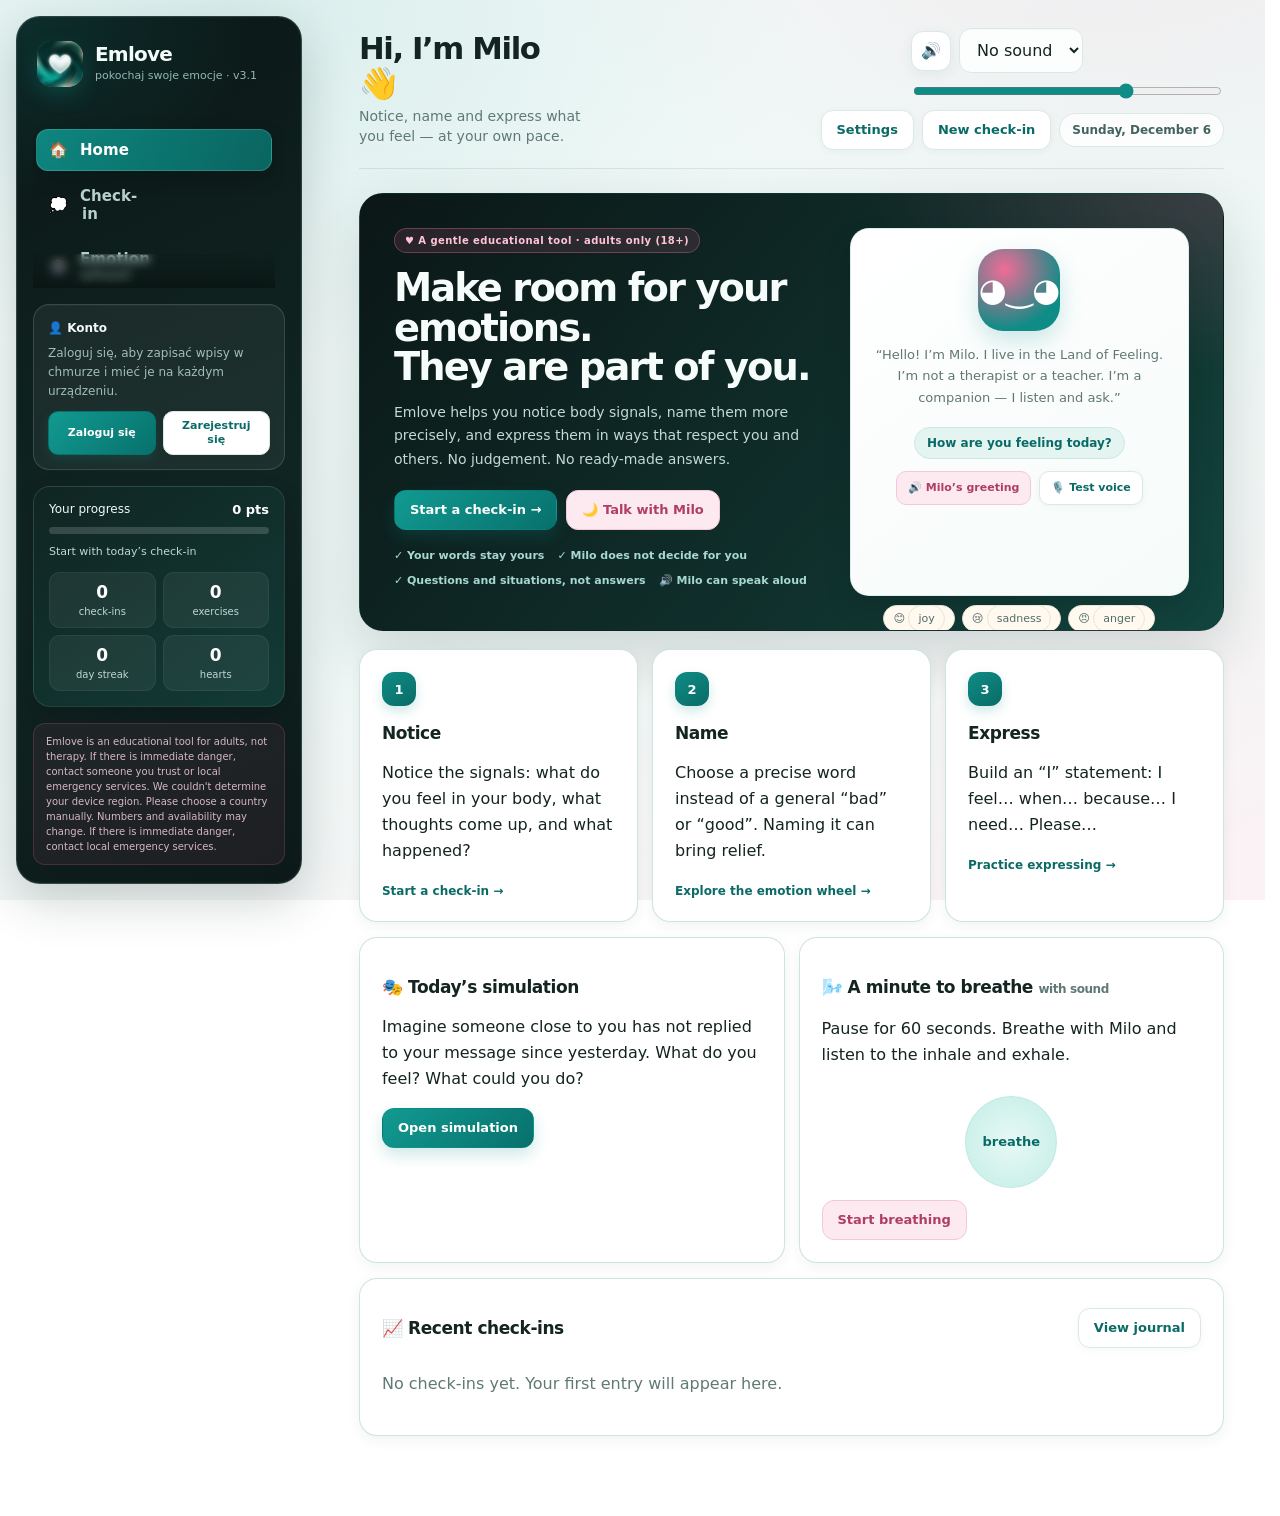
==== index.html @ 307f3b09 "Add files via upload" ====
<!DOCTYPE html>
<html lang="pl">
<head>
<meta charset="UTF-8">
<meta name="viewport" content="width=device-width, initial-scale=1.0">
<title>Emlove — Pokochaj swoje emocje · Poznaj, nazwij, wyraź</title>
<meta id="appThemeColor" name="theme-color" content="#0F8C86">
<meta name="description" content="Emlove — delikatne narzędzie edukacyjne do rozpoznawania, nazywania i wyrażania emocji. Tylko dla dorosłych.">

<script async src="https://www.googletagmanager.com/gtm.js?id=GTM-W4ZF6DGK"></script>

<!-- ===== Open Graph — podgląd linku w WhatsApp, Messenger, Facebook, LinkedIn ===== -->
<meta property="og:type" content="website">
<meta property="og:site_name" content="Emlove">
<meta property="og:title" content="Emlove — Pokochaj swoje emocje">
<meta property="og:description" content="Poznaj, nazwij i wyraź swoje emocje. Delikatne narzędzie edukacyjne: check-in, koło emocji, ćwiczenia i dziennik.">
<meta property="og:url" content="https://3lmov3.github.io/emlove/">
<meta property="og:image" content="https://3lmov3.github.io/emlove/og-emlove.jpg">
<meta property="og:image:secure_url" content="https://3lmov3.github.io/emlove/og-emlove.jpg">
<meta property="og:image:type" content="image/jpeg">
<meta property="og:image:width" content="1200">
<meta property="og:image:height" content="630">
<meta property="og:image:alt" content="Emlove — poznaj, nazwij i wyraź swoje emocje">
<meta property="og:locale" content="pl_PL">
<link rel="canonical" href="https://3lmov3.github.io/emlove/">

<!-- ===== Twitter / X — karta z dużym obrazkiem ===== -->
<meta name="twitter:card" content="summary_large_image">
<meta name="twitter:title" content="Emlove — Pokochaj swoje emocje">
<meta name="twitter:description" content="Poznaj, nazwij i wyraź swoje emocje. Check-in, koło emocji, ćwiczenia i dziennik.">
<meta name="twitter:image" content="https://3lmov3.github.io/emlove/og-emlove.jpg">
<meta name="twitter:image:alt" content="Emlove — poznaj, nazwij i wyraź swoje emocje">
<link rel="manifest" href="manifest.json">
<link rel="icon" href="icon-192.png">
<link rel="apple-touch-icon" sizes="180x180" href="apple-touch-icon.png?v=15">
<meta name="mobile-web-app-capable" content="yes">
<meta name="apple-mobile-web-app-capable" content="yes">
<meta name="apple-mobile-web-app-status-bar-style" content="default">
<link rel="stylesheet" href="style.css?v=night-journal-contrast-2">
</head>
<body>
<script>
  window.dataLayer = window.dataLayer || [];
  function gtag(){dataLayer.push(arguments);}
  gtag('js', new Date());
</script>
<div class="app">
  <aside class="sidebar" id="sidebar">
    <div class="logo">
      <div class="logo-icon" style="overflow:hidden;padding:0"><img id="appLogoIcon" src="icons/app-icon-mint-192.png" alt="Emlove" style="width:100%;height:100%;object-fit:cover;border-radius:10px"></div>
      <div><strong>Emlove</strong><span>pokochaj swoje emocje · v3.1</span></div>
    </div>
    <nav class="nav">
      <button class="nav-btn active" data-view="home"><span>🏠</span><span data-i18n="nav.home">Start</span></button>
      <button class="nav-btn" data-view="checkin"><span>💭</span><span data-i18n="nav.checkin">Check-in</span></button>
      <button class="nav-btn" data-view="wheel"><span>🎡</span><span data-i18n="nav.wheel">Koło emocji</span></button>
      <button class="nav-btn" data-view="exercises"><span>🧩</span><span data-i18n="nav.exercises">Ćwiczenia</span></button>
      <button class="nav-btn" data-view="simulations"><span>🎭</span><span data-i18n="nav.simulations">Symulacje</span></button>
      <button class="nav-btn" data-view="chat"><span>💬</span><span data-i18n="nav.chat">Rozmowa z Milo</span></button>
      <button class="nav-btn" data-view="journal"><span>📓</span><span data-i18n="nav.journal">Dziennik</span></button>
      <button class="nav-btn" data-view="personality"><span>🐾</span><span data-i18n="nav.personality">Twoja osobowość</span></button>
      <button class="nav-btn" data-view="keys"><span>🔑</span><span data-i18n="nav.keys">Klucze API</span></button>
      <button class="nav-btn" data-view="library"><span>📚</span><span data-i18n="nav.library">Biblioteka emocji</span></button>
    </nav>

    <div class="account-box" id="accountBox">
      <strong data-i18n="app.account">👤 Konto</strong>
      <p class="muted small" data-i18n="account.prompt">Zaloguj się, aby zapisać wpisy w chmurze i mieć je na każdym urządzeniu.</p>
    </div>

    <div class="milo-card">
      <div class="milo-avatar">M</div>
      <div>
        <strong>Milo</strong>
        <p data-i18n="sidebar.miloDesc">Twój towarzysz emocji. Nie ocenia. Nie decyduje za Ciebie. Tylko pyta i tworzy przestrzeń.</p>
        <button class="btn btn-small" onclick="goTo('chat')" data-i18n="sidebar.talk">Porozmawiaj →</button>
        <button class="btn btn-small btn-ghost" onclick="playMiloIntro()" data-i18n="sidebar.listen">🔊 Posłuchaj Milo</button>
      </div>
    </div>

    <div class="ai-status" id="aiStatusBox">
      <strong id="aiStatusTitle" data-i18n="sidebar.localTitle">🌙 Milo — tryb lokalny</strong>
      <p id="aiStatusText" data-i18n="sidebar.localText">Milo działa bez internetu. Możesz dać mu pełną rozmowność — wtedy odpowiada własnymi słowami, zamiast gotowych zdań.</p>
      <button class="btn btn-small btn-ghost" onclick="openSettings()" data-i18n="sidebar.settings">⚙️ Ustawienia Milo i dźwięku</button>
    </div>

    <div class="progress-box">
      <div class="progress-head"><span data-i18n="progress.title">Twój postęp</span><strong id="pointsLabel">0 pkt</strong></div>
      <div class="progress-bar"><div id="progressFill"></div></div>
      <p id="progressText" data-i18n="progress.start">Zacznij od dzisiejszego check-inu</p>
      <div class="stats-row">
        <div><strong id="statEntries">0</strong><span data-i18n="progress.checkins">check-inów</span></div>
        <div><strong id="statExercises">0</strong><span data-i18n="progress.exercises">ćwiczeń</span></div>
        <div><strong id="statStreak">0</strong><span data-i18n="progress.streak">dni z rzędu</span></div>
        <div><strong id="statHearts">0</strong><span data-i18n="progress.hearts">serduszek</span></div>
      </div>
    </div>
    <p class="disclaimer"><span data-i18n="app.disclaimer">Emlove to narzędzie edukacyjne dla dorosłych, nie terapia. W bezpośrednim zagrożeniu skontaktuj się z zaufaną osobą lub lokalnymi służbami ratunkowymi.</span> <span data-crisis-summary></span></p>
  </aside>
  <div class="sidebar-backdrop" id="sidebarBackdrop" onclick="closeSidebar()"></div>

  <main class="main">
    <header class="topbar">
      <button class="hamburger" id="hamburger">☰</button>
      <div>
        <h1 id="viewTitle" data-i18n="page.home.title">Cześć, tu Milo ♥</h1>
        <p id="viewSubtitle" data-i18n="page.home.subtitle">Poznaj, nazwij i wyraź to, co czujesz — w swoim tempie.</p>
      </div>
      <div class="top-actions sound-bar">
        <div class="bar-sound">
          <span id="ambientStatus" class="ambient-status"></span>
          <button class="icon-btn" id="muteBtn" data-i18n-title="audio.toggle" title="Włącz/wyłącz dźwięk" onclick="toggleMute()">🔊</button>
          <select id="ambientSelect" data-i18n-title="audio.title" title="Dźwięk otoczenia" onchange="setAmbient(this.value)">
            <option value="off" data-i18n-content="audio|off">🔇 Bez tła</option>
            <option value="rain" data-i18n-content="audio|rain">🌧️ Deszcz</option>
            <option value="ocean" data-i18n-content="audio|ocean">🌊 Ocean</option>
            <option value="fire" data-i18n-content="audio|fire">🔥 Kominek</option>
            <option value="forest" data-i18n-content="audio|forest">🌲 Las</option>
          </select>
          <input type="range" id="volumeRange" min="0" max="100" value="70" data-i18n-title="audio.volume" title="Głośność" oninput="setVolume(this.value)">
        </div>
        <div class="bar-actions">
          <button class="btn btn-ghost" id="installBtn" onclick="installPWA()" style="display:none" data-i18n="top.install">📲 Zainstaluj Emlove</button>
          <button class="btn btn-ghost" onclick="openSettings()" data-i18n="top.settings">⚙️ Milo</button>
          <button class="btn btn-ghost" onclick="goTo('checkin')" data-i18n="top.newCheckin">+ Nowy check-in</button>
          <div class="date-pill" id="todayPill"></div>
        </div>
      </div>
    </header>

    <section class="view active" id="view-home">
      <div class="hero">
        <div class="hero-text">
          <span class="badge" data-i18n="home.badge">♥ Delikatne narzędzie edukacyjne · tylko dla dorosłych (18+)</span>
          <h2><span data-i18n="home.title1">Pokochaj swoje emocje.</span><br><span data-i18n="home.title2">One są częścią Ciebie.</span></h2>
          <p data-i18n="home.intro">Emlove pomaga Ci rozpoznawać sygnały w ciele, nazywać je precyzyjnie i wyrażać w sposób, który szanuje Ciebie i innych. Bez oceniania. Bez gotowych odpowiedzi.</p>
          <div class="hero-btns">
            <button class="btn btn-primary" onclick="goTo('checkin')" data-i18n="home.start">Zacznij check-in →</button>
            <button class="btn btn-secondary" onclick="goTo('chat')" data-i18n="home.chat">🌙 Porozmawiaj z Milo</button>
          </div>
          <div class="hero-principles">
            <span data-i18n="home.principle1">✓ Nie przejmujemy Twoich słów</span>
            <span data-i18n="home.principle2">✓ Nie decydujemy za Ciebie</span>
            <span data-i18n="home.principle3">✓ Tylko pytania i sytuacje</span>
            <span data-i18n="home.principle4">🔊 Milo mówi na głos</span>
          </div>
        </div>
        <div class="hero-visual">
          <div class="milo-big">
            <div class="milo-face">◕‿◕</div>
            <p data-i18n="home.greeting">„Cześć! Jestem Milo. Mieszkam w Krainie Odczuwania. Nie jestem terapeutą ani nauczycielem. Jestem towarzyszem — słucham i pytam.”</p>
            <div class="speech" data-i18n="home.speech">Jak się dziś czujesz?</div>
            <div style="margin-top:12px;display:flex;gap:8px;justify-content:center;flex-wrap:wrap">
              <button class="btn btn-small btn-secondary" onclick="playMiloIntro()" data-i18n="home.voiceIntro">🔊 Powitanie Milo</button>
              <button class="btn btn-small btn-ghost" onclick="testVoice()" data-i18n="home.voiceTest">🎙️ Test głosu</button>
            </div>
          </div>
          <div class="mini-emotions">
            <span>😊 <span data-i18n="home.joy">radość</span></span><span>😢 <span data-i18n="home.sad">smutek</span></span><span>😠 <span data-i18n="home.anger">złość</span></span><span>😟 <span data-i18n="home.fear">lęk</span></span><span>😌 <span data-i18n="home.calm">spokój</span></span><span>🤨 <span data-i18n="home.surprise">zdziwienie</span></span>
          </div>
        </div>
      </div>

      <div class="grid-3">
        <div class="card step-card" onclick="goTo('checkin')"><div class="step-num">1</div><h3 data-i18n="home.recognize">Rozpoznaj</h3><p data-i18n="home.recognizeText">Zauważ sygnały: co czujesz w ciele, jakie myśli przychodzą, co się wydarzyło?</p><span data-i18n="home.doCheckin">Zrób check-in →</span></div>
        <div class="card step-card" onclick="goTo('wheel')"><div class="step-num">2</div><h3 data-i18n="home.name">Nazwij</h3><p data-i18n="home.nameText">Wybierz precyzyjne słowo zamiast ogólnego „źle” lub „dobrze”. Nazwanie to już ulga.</p><span data-i18n="home.openWheel">Odkryj koło emocji →</span></div>
        <div class="card step-card" onclick="goTo('exercises')"><div class="step-num">3</div><h3 data-i18n="home.express">Wyraź</h3><p data-i18n="home.expressText">Ułóż komunikat „Ja”: Czuję… gdy… bo… Potrzebuję… Proszę o…</p><span data-i18n="home.practice">Przećwicz wyrażanie →</span></div>
      </div>

      <div class="grid-2">
        <div class="card">
          <h3 data-i18n="home.dailySim">🎭 Dzisiejsza symulacja</h3>
          <p id="dailySimText" data-i18n="home.dailySimText">Wyobraź sobie: kolega/koleżanka nie odpowiada na Twoją wiadomość od wczoraj. Co czujesz? Co możesz z tym zrobić?</p>
          <button class="btn btn-primary" onclick="goTo('simulations')" data-i18n="home.enterSim">Wejdź w symulację</button>
        </div>
        <div class="card">
          <h3><span data-i18n="home.breathTitle">🌬️ Minuta oddechu</span> <span class="muted small" data-i18n="home.withSound">z dźwiękiem</span></h3>
          <p data-i18n="home.breathText">Zatrzymaj się na 60 sekund. Oddychaj z Milo — usłyszysz wdech i wydech.</p>
          <div class="breath-box"><div class="breath-circle" id="breathCircle" data-i18n="home.breathe">oddychaj</div></div>
          <button class="btn btn-secondary" id="breathBtn" onclick="toggleBreath()" data-i18n="home.startBreath">Rozpocznij oddech</button>
        </div>
      </div>

      <div class="card">
        <div class="card-head"><h3 data-i18n="home.recent">📈 Ostatnie check-iny</h3><button class="btn btn-ghost" onclick="goTo('journal')" data-i18n="home.viewJournal">Zobacz dziennik</button></div>
        <div id="homeRecent" class="recent-list"><p class="muted" data-i18n="home.recentEmptyShort">Brak check-inów. Twój pierwszy wpis pojawi się tutaj.</p></div>
      </div>
    </section>

    <section class="view" id="view-checkin">
      <div class="card">
        <h2 data-i18n-content="checkin|title">💭 Codzienny check-in</h2>
        <p class="muted" data-i18n="checkin.intro">Odpowiedz szczerze. Nie ma dobrych ani złych odpowiedzi. Milo tylko zapyta, nie oceni.</p>
        <label class="field-label" data-i18n-content="checkin|emotionQuestion">1. Jak się teraz czujesz? Wybierz emocję główną</label>
        <div class="emotion-grid" id="checkinEmotions"></div>
        <label class="field-label"><span data-i18n-content="checkin|intensityQuestion">2. Jak silna jest ta emocja?</span> <span id="intensityVal">5</span>/10</label>
        <input type="range" min="1" max="10" value="5" id="intensity" class="range">
        <div class="range-labels"><span>1 · <span data-i18n="checkin.intensityLow">ledwo czuję</span></span><span>10 · <span data-i18n="checkin.intensityHigh">bardzo silnie</span></span></div>
        <label class="field-label" data-i18n="checkin.bodyLabel">3. Gdzie czujesz to w ciele? (możesz wybrać kilka)</label>
        <div class="chips" id="bodyChips"></div>
        <label class="field-label" data-i18n="checkin.storyLabel">4. Co się stało, że pojawiła się ta emocja?</label>
        <textarea id="checkinWhat" rows="3" data-i18n-placeholder="checkin.whatPlaceholder" placeholder="np. Miałam prezentację i bałam się, że zapomnę tekstu..."></textarea>
        <label class="field-label" data-i18n="checkin.needsLabel">5. Czego potrzebujesz teraz? (opcjonalnie)</label>
        <div class="chips" id="needChips"></div>
        <textarea id="checkinNeedText" rows="2" data-i18n-placeholder="checkin.needsPlaceholder" placeholder="np. Potrzebuję chwili ciszy / rozmowy / spaceru..."></textarea>
        <label class="field-label" data-i18n="checkin.statementLabel">6. Jedno zdanie dla siebie (komunikat „Ja”)</label>
        <div class="i-statement">
          <span data-i18n="checkin.feel">Czuję</span><input id="iFeel" data-i18n-placeholder="checkin.feelPlaceholder" placeholder="np. napięcie">
          <span data-i18n="checkin.when">gdy</span><input id="iWhen" data-i18n-placeholder="checkin.whenPlaceholder" placeholder="np. myślę o jutrzejszym dniu">
          <span data-i18n="checkin.because">bo</span><input id="iBecause" data-i18n-placeholder="checkin.becausePlaceholder" placeholder="np. zależy mi, żeby wypadło dobrze">
          <span data-i18n="checkin.need">Potrzebuję</span><input id="iNeed" data-i18n-placeholder="checkin.needPlaceholder" placeholder="np. wsparcia">
          <span data-i18n="checkin.ask">Proszę o</span><input id="iAsk" data-i18n-placeholder="checkin.askPlaceholder" placeholder="np. chwilę rozmowy">
        </div>
        <div class="preview-box" id="iPreview" data-i18n="checkin.previewEmpty">Twój komunikat pojawi się tutaj…</div>
        <div class="form-actions">
          <button class="btn btn-primary" onclick="saveCheckin()" data-i18n-content="checkin|save">Zapisz check-in ✓</button>
          <button class="btn btn-ghost" onclick="resetCheckin()" data-i18n="checkin.clear">Wyczyść</button>
          <button class="btn btn-secondary" onclick="askMiloAboutCheckin()" data-i18n="checkin.askMilo">🤖 Zapytaj Milo o ten check-in</button>
        </div>
        <p id="checkinMsg" class="success-msg"></p>
      </div>
    </section>

    <section class="view" id="view-wheel">
      <div id="wheelHost"></div>
      <div class="grid-2" hidden>
        <div class="card center">
          <h2>🎡 Koło emocji</h2>
          <p class="muted">Kliknij segment, aby poznać rodzinę emocji i słowa precyzyjne.</p>
          <div id="wheelSvg" class="wheel-wrap"></div>
        </div>
        <div class="card" id="wheelDetail">
          <span class="badge">Wybierz emocję z koła</span>
          <h3>Co to znaczy „czuć”?</h3>
          <p>Emocje to sygnały. Każda niesie informację o potrzebie. Kliknij koło, aby odkryć szczegóły: sygnały w ciele, typowe myśli i pytania, które możesz sobie zadać.</p>
        </div>
      </div>
    </section>

    <section class="view" id="view-exercises">
      <div class="tabs">
        <button class="tab active" data-tab="recognize">1 · Rozpoznaj</button>
        <button class="tab" data-tab="name">2 · Nazwij</button>
        <button class="tab" data-tab="express">3 · Wyraź</button>
        <button class="tab" data-tab="distinguish">4 · Rozróżnij</button>
        <button class="tab" data-tab="intensity">5 · Natężenie</button>
        <button class="tab" data-tab="body">6 · Ciało</button>
        <button class="tab" data-tab="need">7 · Potrzeba</button>
      </div>
      <div class="tab-panel active" id="tab-recognize"><div class="card" id="recognizeCard"></div></div>
      <div class="tab-panel" id="tab-name"><div class="card" id="nameCard"></div></div>
      <div class="tab-panel" id="tab-distinguish"><div class="card" id="distinguishCard"></div></div>
      <div class="tab-panel" id="tab-intensity"><div class="card" id="intensityCard"></div></div>
      <div class="tab-panel" id="tab-body"><div class="card" id="bodyExCard"></div></div>
      <div class="tab-panel" id="tab-need"><div class="card" id="needExCard"></div></div>
      <div class="tab-panel" id="tab-express">
        <div class="card">
          <h2>🗣️ Wyraź emocję — komunikat „Ja”</h2>
          <p class="muted">Zamiast „Ty zawsze…”, „Ty nigdy…” spróbuj mówić o swoim odczuciu i potrzebie. Milo nie napisze tego za Ciebie — pomoże Ci ułożyć zdanie.</p>
          <div class="scenario-box">
            <strong>Sytuacja:</strong> <span id="expressScenario"></span>
            <button class="btn btn-small btn-ghost" onclick="newExpressScenario()">Inna sytuacja ↻</button>
            <button class="btn btn-small btn-secondary" onclick="generateExpressWithAI()">✨ Poproś Milo o nową</button>
          </div>
          <div class="i-statement big">
            <span>Czuję</span><input id="exFeel" placeholder="...">
            <span>gdy</span><input id="exWhen" placeholder="...">
            <span>bo</span><input id="exBecause" placeholder="...">
            <span>Potrzebuję</span><input id="exNeed" placeholder="...">
            <span>Proszę o</span><input id="exAsk" placeholder="...">
          </div>
          <div class="preview-box" id="exPreview"></div>
          <div class="tips"><strong>Podpowiedzi Milo:</strong><ul><li>Używaj „czuję”, nie „jestem”.</li><li>Nazwij potrzebę, nie oskarżaj drugą osobę.</li><li>Prośba jest konkretna i możliwa do spełnienia.</li></ul></div>
          <button class="btn btn-primary" onclick="completeExpress()">Zapisz i zdobądź punkty ✓</button>
          <p id="expressMsg" class="success-msg"></p>
        </div>
      </div>
    </section>

    <section class="view" id="view-simulations">
      <div class="card">
        <h2 data-i18n-content="simulations-ui|title">🎭 Symulowane sytuacje</h2>
        <p class="muted" data-i18n-content="simulations-ui|intro">Wybierz scenariusz. Milo będzie zadawał pytania i proponował wybory — ale decyzja zawsze należy do Ciebie.</p>
        <button class="btn btn-secondary" onclick="generateSimWithAI()" data-i18n-content="simulations-ui|generate">✨ Poproś Milo o nową sytuację</button>
        <div class="sim-grid" id="simGrid" style="margin-top:14px"></div>
      </div>
      <div class="card" id="simPlayer" style="display:none">
        <div class="sim-head"><button class="btn btn-ghost" onclick="closeSim()" data-i18n-content="simulations-ui|return">← Wszystkie sytuacje</button><span class="badge" id="simStepLabel"></span></div>
        <div class="sim-story" id="simStory"></div>
        <div class="milo-question" id="simQuestion"></div>
        <div class="sim-choices" id="simChoices"></div>
        <div class="sim-reflect" id="simReflect" style="display:none">
          <h4 data-i18n-content="simulations-ui|reflectionLabel">Twoja refleksja</h4>
          <textarea id="simReflectText" rows="3" data-i18n-content-placeholder="simulations-ui|reflectionPlaceholder" placeholder="Co czułeś/czułaś? Co było trudne? Co byś chciał/chciała powiedzieć?"></textarea>
          <button class="btn btn-primary" onclick="finishSim()" data-i18n-content="simulations-ui|finish">Zakończ symulację ✓</button>
        </div>
      </div>
    </section>

    <section class="view" id="view-chat">
      <div class="chat-layout">
        <div class="card chat-card">
          <div class="chat-head">
            <div class="milo-avatar">M</div>
            <div><strong data-i18n-content="milo-ui|companionTitle">Milo — towarzysz emocji</strong><p id="chatModeLabel">Online · tryb lokalny · pyta, nie ocenia · nie decyduje za Ciebie</p></div>
            <button class="btn btn-ghost" onclick="clearChat()" data-i18n-content="milo-ui|clearChat">Wyczyść czat</button>
          </div>
          <div class="chat-voice-bar">
            <label><input type="checkbox" id="voiceToggle" checked> <span data-i18n-content="milo-ui|voiceToggle">Milo mówi na głos</span></label>
            <label><span data-i18n-content="milo-ui|voiceLabel">Głos</span>: <select id="voiceSelect"><option value="" data-i18n-content="milo-ui|voiceAuto">Automatyczny (polski)</option></select></label>
            <label><span data-i18n-content="milo-ui|voiceRate">Tempo</span>: <input type="range" id="voiceRate" min="0.7" max="1.3" step="0.05" value="0.95"></label>
            <button class="btn btn-small btn-ghost" onclick="stopSpeaking()">⏹ <span data-i18n-content="milo-ui|stopVoice">Zatrzymaj głos</span></button>
          </div>
          <div class="chat-messages" id="chatMessages"></div>
          <div class="quick-prompts">
            <button onclick="quickPrompt(miloPrompt('sad'))" data-i18n-content="milo-ui|prompts.sad">😢 Czuję się dziś smutno</button>
            <button onclick="quickPrompt(miloPrompt('anger'))" data-i18n-content="milo-ui|prompts.anger">😠 Jestem zły</button>
            <button onclick="quickPrompt(miloPrompt('fear'))" data-i18n-content="milo-ui|prompts.fear">😟 Boję się jutra</button>
            <button onclick="quickPrompt(miloPrompt('exercise'))" data-i18n-content="milo-ui|prompts.exercise">🧩 Daj mi ćwiczenie</button>
            <button onclick="quickPrompt(miloPrompt('unsure'))" data-i18n-content="milo-ui|prompts.unsure">🤷 Nie wiem, co czuję</button>
          </div>
          <form class="chat-form" id="chatForm">
            <input id="chatInput" data-i18n-content-placeholder="milo-ui|chatPlaceholder" placeholder="Napisz, co czujesz... Milo odpowie pytaniem 💬" autocomplete="off">
            <button class="btn btn-primary" type="submit" data-i18n-content="milo-ui|send">Wyślij</button>
          </form>
          <p class="muted small">Milo nie jest terapeutą ani służbą kryzysową. Kontakty dla regionu urządzenia: <span data-crisis-summary></span>. Pełny Milo: Twoje wiadomości trafiają do modelu językowego — nie wysyłaj danych wrażliwych.</p>
        </div>
        <div class="card">
          <h3 data-i18n-content="milo-ui|identityTitle">Kim jest Milo?</h3>
          <p><b data-i18n-content="milo-ui|identityLabel">Tożsamość:</b> <span data-i18n-content="milo-ui|identity">Stworzenie z Krainy Odczuwania, które towarzyszy ludziom w odkrywaniu emocji.</span></p>
          <ul class="check-list">
            <li>✓ <span data-i18n-content="milo-ui|listens">Słucha i odzwierciedla Twoje słowa</span></li>
            <li>✓ <span data-i18n-content="milo-ui|asks">Zadaje pytania otwarte</span></li>
            <li>✓ <span data-i18n-content="milo-ui|creates">Tworzy sytuacje i ćwiczenia</span></li>
            <li>✗ <span data-i18n-content="milo-ui|notTakeOver">Nie przejmuje Twoich wypowiedzi</span></li>
            <li>✗ <span data-i18n-content="milo-ui|noShould">Nie mówi „powinieneś/powinnaś”</span></li>
            <li>✗ <span data-i18n-content="milo-ui|noDiagnoses">Nie stawia diagnoz</span></li>
            <li>✗ <span data-i18n-content="milo-ui|noDecisions">Nie decyduje za Ciebie</span></li>
          </ul>
          <h4 data-i18n-content="milo-ui|fullTitle">Pełny Milo</h4>
          <p class="muted" data-i18n-content="milo-ui|fullText">Domyślnie Milo odpowiada lokalnie, z gotowych zwrotów. Gdy włączysz pełną rozmowność, układa odpowiedzi sam — nie ocenia, nie decyduje za Ciebie, pyta.</p>
          <p class="muted small" data-i18n-content="milo-ui|fullAdmin">Pełną rozmowność Milo ustala administrator aplikacji. Nie musisz nic konfigurować.</p>
        </div>
      </div>
    </section>

    <section class="view" id="view-journal">
      <div class="card">
        <div class="card-head"><h2 data-i18n-content="journal-entry|title">📓 Dziennik emocji</h2><div style="display:flex;gap:8px;flex-wrap:wrap"><button class="btn btn-secondary" onclick="summarizeWithAI()" data-i18n-content="journal-ui|summary">✨ Podsumowanie od Milo</button><button class="btn btn-ghost" id="sendMailBtn" type="button" onclick="sendSummaryMail()" disabled data-i18n-content="journal-ui|sendMail">📧 Wyślij mailem</button><button class="btn btn-ghost" onclick="exportJournal()" data-i18n-content="journal-ui|exportJson">Eksportuj (JSON)</button></div></div>
        <div id="aiSummary" class="preview-box" style="display:none"></div>
        <div id="journalList"></div>
      </div>
    </section>

    <section class="view" id="view-library">
      <div class="card">
        <h2 data-i18n-content="library-ui|title">📚 Biblioteka emocji</h2>
        <p class="muted" data-i18n-content="library-ui|intro">Explore words and questions that may help you describe your own experience.</p>
        <div class="search-row"><input id="libSearch" data-i18n-content-placeholder="library-ui|searchPlaceholder" placeholder="Szukaj emocji... np. złość, lęk, wstyd, zlekceważony" oninput="renderLibrary()" aria-label="Szukaj w bibliotece"></div>
        <div class="lib-section-title" data-i18n-content="library-ui|cards">Rodziny emocji</div>
        <div class="lib-grid" id="libGrid"></div>
        <div class="lib-section-title" data-i18n-content="library-ui|wheelTerms">Precyzyjne słowa z koła emocji</div>
        <p class="muted small" data-i18n-content="library-ui|wheelNote">Słowa z przesłanego koła: grupy, podgrupy i bardziej szczegółowe określenia.</p>
        <div class="wheel-word-grid" id="wheelWordList"></div>
      </div>
    </section>

    <section class="view" id="view-keys">
      <div class="card">
        <h2 data-i18n-content="api-keys|title">🔑 Klucze API</h2>
        <p class="muted" data-i18n-content="api-keys|intro">Wybierz, którego klucza ma używać Milo. Klucz administratora obsługuje Supabase; własny klucz jest przechowywany tylko na tym urządzeniu.</p>

        <div class="keys-section-title" data-i18n-content="api-keys|provider">Dostawca</div>
        <div id="providerList" class="provider-list" role="radiogroup" aria-label="Dostawca modelu"></div>

        <div id="keyFields" hidden>
          <div class="keys-section-title" data-i18n-content="api-keys|key">Klucz API</div>
          <input id="providerKey" type="password" autocomplete="off" spellcheck="false" placeholder="sk-…">
          <p class="keys-hint" id="providerKeyHint"></p>

          <div class="keys-section-title" data-i18n-content="api-keys|model">Model</div>
          <input id="providerModel" type="text" autocomplete="off" spellcheck="false" placeholder="model">

          <div class="keys-row">
            <button class="btn btn-primary" type="button" id="saveKeyBtn" onclick="saveProviderKey()" data-i18n-content="api-keys|save">Zapisz</button>
            <button class="btn btn-ghost" type="button" onclick="clearProviderKey()" data-i18n-content="api-keys|remove">Usuń klucz</button>
          </div>
        </div>

        <p class="keys-hint" id="adminHint" hidden>
          Ten tryb używa klucza administratora ustawionego w Supabase. Nie musisz nic wpisywać.
        </p>

        <p class="keys-status" id="keysStatus" role="status"></p>
      </div>

      <div class="card">
        <h2 data-i18n-content="api-keys|privacyTitle">🔒 Prywatność i bezpieczeństwo</h2>
        <p class="keys-text" data-i18n-content="api-keys|privacy1">Własny klucz jest zapisywany w przeglądarce na tym urządzeniu i przesyłany do funkcji
          Supabase tylko wtedy, gdy wysyłasz wiadomość. Funkcja nie zapisuje klucza i nie loguje go.
          Nie wpisuj klucza w rozmowie z Milo.</p>
        <p class="keys-text">W przeglądarce klucz trafia do localStorage tej domeny — inaczej niż w aplikacji mobilnej,
          gdzie używany jest SecureStore. Każdy skrypt działający w tej domenie może go odczytać, dlatego Emlove
          nie ładuje skryptów firm trzecich poza Cloudflare Turnstile.</p>
        <p class="keys-text">Klucz administratora nie jest dostępny w aplikacji — pozostaje w sekretach Supabase.
          Własny klucz nie trafia do klucza administratora ani do historii rozmowy.</p>
        <p class="keys-text">Płatności za własny klucz rozlicza wybrany dostawca (xAI, Anthropic, OpenAI albo OpenRouter).
          Emlove nie dodaje marży.</p>
      </div>

      <button class="btn btn-ghost" type="button" onclick="goTo('chat')" data-i18n-content="api-keys|back">← Wróć do rozmowy</button>
    </section>

    <section class="view" id="view-personality">
      <div id="bfRoot" class="bf-wrap"></div>
    </section>
  </main>
</div>

<!-- SETTINGS MODAL -->
<div class="modal-overlay" id="authModal" style="display:none">
  <div class="modal">
    <div class="modal-head"><h2 id="authTitle">🔐 Logowanie</h2><button class="icon-btn" onclick="closeAuth()" aria-label="Zamknij">✕</button></div>
    <div class="auth-tabs">
      <button class="auth-tab active" data-mode="login" type="button" onclick="switchAuthMode('login')">Logowanie</button>
      <button class="auth-tab" data-mode="signup" type="button" onclick="switchAuthMode('signup')">Rejestracja</button>
      <button class="auth-tab" data-mode="reset" type="button" onclick="switchAuthMode('reset')">Reset hasła</button>
    </div>
    <label class="field-label" for="authEmail">Adres e-mail</label>
    <input id="authEmail" type="email" autocomplete="email" inputmode="email" placeholder="np. anna@example.com">
    <div id="authPasswordRow">
      <label class="field-label" for="authPassword">Hasło</label>
      <input id="authPassword" type="password" autocomplete="current-password" placeholder="min. 8 znaków przy rejestracji">
    </div>
    <p id="authMsg" class="auth-msg" role="status"></p>
    <div class="settings-actions">
      <button class="btn btn-primary" id="authSubmit" type="button" onclick="submitAuth()" style="color:#063F3A!important;-webkit-text-fill-color:#063F3A!important;background:#BFEDE6!important;border:1px solid #72C3B7!important;font-size:14px!important;font-weight:850!important;visibility:visible!important">Zaloguj się</button>
      <button class="btn btn-ghost" type="button" onclick="closeAuth()">Anuluj</button>
    </div>
    <p class="auth-resend"><a href="#" id="authResend" onclick="resendLink(event)">Nie dostałem linku potwierdzającego — wyślij ponownie</a></p>
    <p class="muted small">Logowanie chroni Cloudflare Turnstile — Cloudflare otrzymuje dane techniczne połączenia, w tym adres IP. Przed pierwszym logowaniem potwierdź adres e-mail z linku w mailu.</p>
  </div>
</div>

<div class="modal-overlay" id="settingsModal" style="display:none">
  <div class="modal">
    <div class="modal-head"><h2 data-i18n="settings.title">⚙️ Ustawienia: Milo i dźwięk</h2><button class="icon-btn" onclick="closeSettings()" data-i18n-aria="locale.close">✕</button></div>

    <section class="locale-settings"><h3 data-i18n="locale.section">Język i region</h3><p class="muted small" data-i18n="locale.helper">Język i kraj pomocy są wybierane niezależnie.</p>
      <label data-i18n="locale.language">Język aplikacji</label><select id="localeLanguage" aria-label="Język aplikacji" onchange="window.EmloveLocale.setLanguage(this.value)"><option value="auto">Auto</option><option value="pl">Polski</option><option value="en">English</option><option value="de">Deutsch</option><option value="fr">Français</option><option value="hu">Magyar</option><option value="uk">Українська</option></select>
      <label data-i18n="locale.country">Kraj pomocy kryzysowej</label><select id="supportCountry" aria-label="Kraj pomocy kryzysowej" onchange="window.EmloveLocale.setSupportCountry(this.value)"><option value="auto">Auto</option><option value="PL">PL</option><option value="GB">GB</option><option value="DE">DE</option><option value="FR">FR</option><option value="HU">HU</option><option value="UA">UA</option></select>
      <div id="crisisContacts" aria-live="polite"></div><p class="muted small" id="localeStatus"></p><p class="muted small" data-i18n="locale.saveNote">Wybór języka i kraju zapisuje się oddzielnie.</p>
      <label data-i18n="theme.section">Wygląd aplikacji</label><select id="themeSelect" aria-label="Wygląd aplikacji" onchange="window.EmloveLocale.setTheme(this.value)"><option value="classic" data-i18n="theme.classic">Miętowy</option><option value="night" data-i18n="theme.night">Nocny</option><option value="lilac" data-i18n="theme.lilac">Lawendowy</option></select></section>

    <h3>🔊 Dźwięk</h3><p class="muted small">Po powrocie do aplikacji naciśnij głośnik, aby wznowić tło. <a href="audio/LICENCJE.html" target="_blank" rel="noopener">Autorzy i licencje nagrań</a>.</p>
    <label class="check-row"><input type="checkbox" id="setSoundEnabled" checked> Efekty dźwiękowe (kliknięcia, sukcesy, oddech)</label>
    <label class="check-row"><input type="checkbox" id="setVoiceEnabled" checked> Głos Milo (synteza mowy po polsku)</label>
    <label>Dźwięk otoczenia
      <select id="setAmbient" onchange="setAmbient(this.value); document.getElementById('ambientSelect').value=this.value">
        <option value="off">🔇 Bez tła</option><option value="rain">🌧️ Deszcz</option><option value="ocean">🌊 Ocean</option><option value="fire">🔥 Kominek</option><option value="forest">🌲 Las</option>
      </select>
    </label>
    <label>Głośność <input type="range" id="setVolume" min="0" max="100" value="70" oninput="setVolume(this.value); document.getElementById('volumeRange').value=this.value"></label>
    <button class="btn btn-ghost" onclick="testVoice()">🎙️ Testuj głos Milo</button>

    <hr>
    <h3>🌙 Milo</h3>
    <p class="muted small" id="settingsMiloMode">Milo działa lokalnie. Pełną rozmowność włącza administrator aplikacji.</p>
    <p class="muted small">Tutaj nie ma żadnych kluczy ani ustawień modelu — decyduje o nich administrator w pliku <code>config.js</code>. Dzięki temu nic wrażliwego nie trafia do przeglądarki.</p>

    <hr>
    <h3>🔒 Prywatność na tym urządzeniu</h3>
    <p class="muted small">Możesz usunąć zapisane tutaj wpisy, rozmowy, wynik testu i postępy. To nie usuwa danych z serwerów ani z innych urządzeń. Sesja Milo i ustawienia dźwięku pozostaną.</p>
    <p class="muted small"><a href="polityka-prywatnosci.html" target="_blank" rel="noopener">Polityka prywatności</a> — jakie dane przetwarzamy, komu je udostępniamy i jak długo je przechowujemy.</p>
    <button class="btn btn-secondary" type="button" onclick="deleteLocalUserData()">Usuń wpisy i postępy (urządzenie + chmura)</button>
    <p class="muted small">Konto w chmurze: usuwa login, hasło i wpisy zapisane w Supabase. Wpisy na tym urządzeniu pozostają — możesz je usunąć osobno.</p>
    <button class="btn btn-secondary" type="button" id="deleteAccountBtn" onclick="deleteAccount()">Usuń konto z chmury</button>

    <div class="settings-actions">
      <button class="btn btn-primary" onclick="saveSettings()">💾 Zapisz ustawienia</button>
      <button class="btn btn-ghost" onclick="closeSettings()">Zamknij</button>
    </div>
    <p id="settingsMsg" class="success-msg"></p>

    <p class="muted small" style="margin-top:10px">Emlove 3.1 · narzędzie edukacyjne dla dorosłych, nie terapia. Kontakty dla regionu urządzenia: <span data-crisis-summary></span>.</p>
    <p class="project-credit muted small">Emlove jest częścią projektu <a href="https://3lmov3.github.io/elmove.cloud/" target="_blank" rel="noopener noreferrer">elmove.cloud</a>.</p>
  </div>
</div>

<script src="config.js"></script>
<script src="auth.js"></script>
<script src="sync.js"></script>
<script src="providers.js"></script>
<script src="byok.js"></script>
<script src="milo-online.js"></script>
<script src="summary-mail.js"></script>
<script src="wheel-view.js"></script>
<script src="locales.js"></script>
<script src="simulations-locales.js"></script>
<script src="milo-locales.js"></script>
<script src="translation-catalog.js"></script>
<script src="app.js"></script>
<script src="ambient.js"></script>
<script src="wheel.js"></script>
<script src="exercises2.js"></script>
<script src="ladder-data.js"></script>
<script src="ladder.js"></script>
<script src="milo-client.js"></script>
<script src="content-loader.js"></script>
<script src="express.js"></script>
<script src="exercises3.js"></script>
<script src="personality.js"></script>
<script>if("serviceWorker" in navigator){navigator.serviceWorker.register("sw.js",{updateViaCache:"none"}).then(reg=>reg.update()).catch(()=>{})}</script>
<script>if(window.EmloveContent)window.EmloveContent.load();</script>
</body>
</html>
---- style.css ----
:root{
  color-scheme:light;
  --bg:#EFF8F6;
  --surface:#FFFFFF;
  --surface-soft:#F7FCFB;
  --ink:#132421;
  --muted:#607974;
  --primary:#0F8C86;
  --primary-dark:#0A6B66;
  --primary-soft:#E3F4F1;
  --pink:#F06C97;
  --pink-soft:#FCEAF0;
  --peach:#FFF3E8;
  --border:#D9EAE6;
  --sidebar:#0B1716;
  --sidebar-2:#102522;
  --shadow-sm:0 4px 14px rgba(15,53,48,.06);
  --shadow:0 12px 32px rgba(15,53,48,.09);
  --shadow-lg:0 22px 60px rgba(10,43,39,.16);
  --radius:18px;
}

*{box-sizing:border-box}
html,body{min-height:100%;max-width:100%;margin:0;overflow-x:hidden}
html{scroll-behavior:smooth;scrollbar-gutter:stable}
body{
  color:var(--ink);
  font-family:Inter,ui-sans-serif,system-ui,-apple-system,"Segoe UI",Roboto,Arial,sans-serif;
  background:
    radial-gradient(900px 520px at 88% -12%,rgba(240,108,151,.10),transparent 66%),
    radial-gradient(900px 560px at 18% 0%,rgba(15,140,134,.12),transparent 65%),
    linear-gradient(160deg,#F5FBFA 0%,#EDF7F5 56%,#FCF2F5 100%);
  background-attachment:fixed;
  -webkit-font-smoothing:antialiased;
  text-rendering:optimizeLegibility;
}
button,input,textarea,select{font:inherit}
button{color:inherit}
button:focus-visible,a:focus-visible,input:focus-visible,textarea:focus-visible,select:focus-visible{outline:3px solid rgba(15,140,134,.35);outline-offset:2px}
[hidden]{display:none!important}

/* App shell */
.app{display:flex;align-items:stretch;min-height:100vh;width:100%;max-width:100%}
.sidebar{
  position:sticky;top:0;align-self:flex-start;flex:0 0 286px;width:286px;height:100vh;min-height:0;
  display:flex;flex-direction:column;gap:16px;padding:22px 16px 18px;
  overflow-y:auto;overflow-x:hidden;overscroll-behavior:contain;
  color:#EAF6F3;background:
    radial-gradient(340px 250px at 0% 0%,rgba(15,140,134,.2),transparent 70%),
    linear-gradient(155deg,var(--sidebar),var(--sidebar-2) 58%,#0C1918);
  border-right:1px solid rgba(193,230,222,.12);
  scrollbar-width:thin;scrollbar-color:rgba(220,245,240,.22) transparent;
}
.sidebar::-webkit-scrollbar{width:6px}
.sidebar::-webkit-scrollbar-thumb{background:rgba(220,245,240,.2);border-radius:10px}
/* Remove redundant Milo promo panels in the sidebar; the chat and settings remain accessible elsewhere. */
.sidebar>.milo-card,.sidebar>.ai-status{display:none!important}
.logo{display:flex;align-items:center;gap:12px;padding:2px 4px 4px;flex:0 0 auto}
.logo-icon{width:46px;height:46px;flex:0 0 46px;display:grid;place-items:center;border-radius:15px;background:linear-gradient(135deg,var(--primary),var(--pink));color:#fff;font-size:23px;box-shadow:0 8px 20px rgba(15,140,134,.28);overflow:hidden}
.logo strong{display:block;color:#F4FCFA;font-size:20px;line-height:1.05;letter-spacing:-.04em}
.logo span{display:block;margin-top:4px;color:#94B7B0;font-size:11px;line-height:1.35}

/* Scrollable left navigation: selected destination is recentered by app.js. */
.nav{
  position:relative;isolation:isolate;flex:0 1 auto;min-height:0;max-height:min(50vh,480px);
  display:flex;flex-direction:column;gap:5px;padding:22px 3px;
  overflow-y:auto;overflow-x:hidden;overscroll-behavior:contain;scrollbar-gutter:stable;
  scrollbar-width:thin;scrollbar-color:rgba(220,245,240,.28) transparent;
}
.nav::-webkit-scrollbar{width:6px}
.nav::-webkit-scrollbar-track{background:transparent}
.nav::-webkit-scrollbar-thumb{background:rgba(220,245,240,.24);border-radius:20px}
.nav-btn{
  position:relative;z-index:1;flex:0 0 auto;min-height:42px;width:100%;
  display:flex;align-items:center;gap:11px;padding:10px 12px;
  color:#B7D0CB;background:transparent;border:1px solid transparent;border-radius:12px;
  text-align:left;font-size:13px;font-weight:620;letter-spacing:.005em;cursor:pointer;
  transition:background .18s ease,color .18s ease,border-color .18s ease,transform .18s ease,opacity .18s ease;
}
.nav-btn span{width:20px;flex:0 0 20px;text-align:center;font-size:15px}
.nav-btn:hover{color:#fff;background:rgba(255,255,255,.075);border-color:rgba(220,245,240,.09);transform:translateX(2px)}
.nav-btn.active{color:#fff;background:linear-gradient(115deg,rgba(15,140,134,.94),rgba(10,107,102,.92));border-color:rgba(154,239,226,.2);box-shadow:0 7px 18px rgba(2,8,8,.22)}
.nav::before,.nav::after{
  content:"";position:absolute;z-index:4;left:0;right:0;height:34px;pointer-events:none;
  opacity:0;backdrop-filter:blur(5px);-webkit-backdrop-filter:blur(5px);transition:opacity .2s ease;
}
.nav::before{top:0;background:linear-gradient(to bottom,rgba(10,22,20,.96),rgba(10,22,20,.42),transparent)}
.nav::after{bottom:0;background:linear-gradient(to top,rgba(10,22,20,.96),rgba(10,22,20,.42),transparent)}
.nav.has-scroll-up::before,.nav.has-scroll-down::after{opacity:1}

.account-box{padding:14px;border:1px solid rgba(198,232,224,.16);border-radius:16px;background:rgba(255,255,255,.055);box-shadow:inset 0 1px rgba(255,255,255,.035);flex:0 0 auto}
.account-box strong{display:block;color:#F2FAF8;font-size:12px;line-height:1.5;overflow-wrap:anywhere}
.account-box .muted{color:#A0BDB7}
.account-box p{margin:7px 0 10px}
.account-actions{display:flex;gap:7px;flex-wrap:wrap}
.account-actions .btn{flex:1 1 92px;justify-content:center;min-width:0}
.account-actions .btn:not(.btn-ghost){color:#fff!important;-webkit-text-fill-color:#fff!important;background:linear-gradient(135deg,#119A91,#08716C)!important;border:1px solid #08716C!important;box-shadow:0 4px 12px rgba(15,140,134,.2)}
.milo-card{display:flex;align-items:flex-start;gap:11px;padding:14px;border:1px solid rgba(217,234,230,.85);border-radius:17px;color:var(--ink);background:linear-gradient(135deg,#FFF8F1,#E8F7F4);box-shadow:0 8px 22px rgba(0,0,0,.12);flex:0 0 auto}
.milo-avatar{width:40px;height:40px;flex:0 0 40px;display:grid;place-items:center;border-radius:14px;color:#fff;background:linear-gradient(145deg,var(--primary),var(--primary-dark));font-weight:800}
.milo-card strong{font-size:14px}
.milo-card p{margin:4px 0 9px;color:#647B76;font-size:12px;line-height:1.48}
.ai-status{padding:14px;border:1px solid rgba(220,205,241,.75);border-radius:17px;color:#28243A;background:linear-gradient(145deg,#F4F0FC,#FFF2F1);box-shadow:0 8px 22px rgba(0,0,0,.1);flex:0 0 auto}
.ai-status strong{font-size:13px}
.ai-status p{margin:6px 0 10px;color:#716A83;font-size:12px;line-height:1.5}
.progress-box{padding:15px;border:1px solid rgba(191,226,218,.13);border-radius:17px;color:#F0FAF7;background:linear-gradient(145deg,#102522,#123B36);box-shadow:0 10px 24px rgba(0,0,0,.16);flex:0 0 auto}
.progress-head{display:flex;justify-content:space-between;align-items:center;gap:8px;font-size:12px}
.progress-head strong{color:#fff;font-size:13px}
.progress-bar{height:7px;margin:10px 0;border-radius:99px;overflow:hidden;background:rgba(255,255,255,.16)}
#progressFill{height:100%;width:0;background:linear-gradient(90deg,#50C8B4,var(--pink));border-radius:inherit;transition:width .5s ease}
.progress-box p{margin:6px 0 12px;color:#BFD8D3;font-size:11px;line-height:1.45}
.stats-row{display:grid;grid-template-columns:repeat(2,minmax(0,1fr));gap:7px;text-align:center}
.stats-row>div{min-width:0;padding:9px 5px;border:1px solid rgba(255,255,255,.055);border-radius:11px;background:rgba(255,255,255,.06)}
.stats-row strong{display:block;font-size:17px;line-height:1.2;color:#fff}
.stats-row span{display:block;margin-top:3px;color:#BFD8D3;font-size:10px;line-height:1.25}
.disclaimer{margin:0;padding:10px 12px;border:1px solid rgba(240,108,151,.2);border-radius:12px;color:#D6B8C1;background:rgba(240,108,151,.08);font-size:10px;line-height:1.5;flex:0 0 auto}

/* Main workspace and header */
.main{flex:1 1 auto;min-width:0;width:auto;max-width:none;margin:0;padding:28px clamp(22px,3.2vw,52px) 64px}
.topbar{display:flex;align-items:center;justify-content:space-between;gap:20px;margin:0 0 24px;padding:0 0 18px;border-bottom:1px solid rgba(16,81,73,.11)}
.topbar>div:first-of-type{min-width:220px;flex:1 1 260px}
.topbar h1{margin:0;color:#132421;font-size:clamp(25px,2.4vw,34px);line-height:1.12;letter-spacing:-.045em}
.topbar p{margin:6px 0 0;color:var(--muted);font-size:14px;line-height:1.45}
.top-actions{display:flex;align-items:center;justify-content:flex-end;gap:9px;min-width:0;max-width:100%;flex-wrap:wrap}
.sound-bar{flex-wrap:wrap}
.bar-sound,.bar-actions{display:flex;align-items:center;gap:8px;flex-wrap:wrap;min-width:0}
.icon-btn{width:40px;height:40px;display:grid;place-items:center;border:1px solid var(--border);border-radius:12px;color:var(--primary-dark);background:#fff;cursor:pointer;box-shadow:var(--shadow-sm);transition:transform .18s ease,box-shadow .18s ease}
.icon-btn:hover{transform:translateY(-1px);box-shadow:var(--shadow)}
.date-pill{padding:9px 12px;border:1px solid var(--border);border-radius:99px;color:#42635E;background:rgba(255,255,255,.8);font-size:12px;font-weight:700;white-space:nowrap}
.hamburger{display:none;flex:0 0 auto;width:42px;height:42px;border:1px solid var(--border);border-radius:13px;color:var(--primary-dark);background:#fff;box-shadow:var(--shadow-sm);font-size:19px;cursor:pointer}
.view{display:none;min-width:0}
.view.active{display:block;animation:enter .28s ease both}
@keyframes enter{from{opacity:0;transform:translateY(7px)}to{opacity:1;transform:translateY(0)}}

/* Buttons, fields, common surfaces */
.btn{min-height:40px;display:inline-flex;align-items:center;justify-content:center;gap:7px;padding:10px 15px;border:1px solid transparent;border-radius:12px;font-size:13px;font-weight:750;line-height:1.25;text-align:center;text-decoration:none;cursor:pointer;transition:transform .16s ease,background .16s ease,border-color .16s ease,box-shadow .16s ease,color .16s ease}
.btn:hover{transform:translateY(-1px)}
.btn:active{transform:translateY(0)}
.btn:disabled,.btn[disabled]{opacity:.52;cursor:not-allowed;transform:none}
.btn-primary{color:#fff;background:linear-gradient(135deg,#119A91,#08716C);box-shadow:0 7px 16px rgba(15,140,134,.2)}
.btn-primary:hover{background:linear-gradient(135deg,#18A99F,#0A6B66);box-shadow:0 9px 20px rgba(15,140,134,.25)}
.btn-secondary{color:#AF3D65;background:var(--pink-soft);border-color:#F4C9D7}
.btn-secondary:hover{background:#F9DDE6;border-color:#EDB6C9}
.btn-ghost{color:var(--primary-dark);background:#fff;border-color:var(--border);box-shadow:0 2px 8px rgba(15,53,48,.04)}
.btn-ghost:hover{border-color:#A8D7CE;background:#F8FCFB}
.btn-small{min-height:34px;padding:7px 11px;border-radius:10px;font-size:11px}
.card{min-width:0;margin:0 0 16px;padding:22px;border:1px solid rgba(202,226,220,.92);border-radius:var(--radius);background:var(--surface);box-shadow:var(--shadow-sm)}
.card h2,.card h3{color:var(--ink);letter-spacing:-.025em}
.card h2{font-size:21px}
.card h3{font-size:17px}
.card p{line-height:1.62}
.card-head{display:flex;align-items:center;justify-content:space-between;gap:12px}
.muted{color:var(--muted);line-height:1.6}
.small{font-size:12px}
.project-credit{margin:6px 0 0;text-align:center;font-size:11px}
.project-credit a{color:var(--primary-dark);text-decoration:underline;text-underline-offset:2px}
.center{text-align:center}

input:not([type="range"]):not([type="checkbox"]):not([type="radio"]),textarea,select{
  min-width:0;max-width:100%;padding:11px 13px;border:1px solid var(--border);border-radius:12px;
  color:var(--ink);background:#FBFEFD;box-shadow:inset 0 1px 2px rgba(12,54,48,.025);transition:border-color .18s ease,box-shadow .18s ease
}
textarea{width:100%;resize:vertical;line-height:1.55}
input:not([type="range"]):not([type="checkbox"]):not([type="radio"]):focus,textarea:focus,select:focus{border-color:#72BFB4;box-shadow:0 0 0 4px rgba(15,140,134,.1);outline:none}
input::placeholder,textarea::placeholder{color:#93A9A4}
input[type="range"],.range{width:100%;accent-color:var(--primary)}

/* Home and information panels */
.hero{display:grid;grid-template-columns:minmax(0,1.12fr) minmax(270px,.88fr);gap:24px;margin:0 0 18px;padding:clamp(22px,3vw,34px);border:1px solid rgba(13,70,63,.18);border-radius:24px;color:#F1FAF8;background:radial-gradient(520px 260px at 100% 0%,rgba(240,108,151,.19),transparent 68%),linear-gradient(130deg,#0B1716 0%,#10312D 64%,#12443E 100%);box-shadow:var(--shadow-lg);overflow:hidden}
.hero-text{min-width:0}
.badge{display:inline-flex;align-items:center;gap:6px;padding:6px 10px;border:1px solid rgba(240,108,151,.35);border-radius:99px;color:#FFC4D5;background:rgba(240,108,151,.13);font-size:10px;font-weight:800;letter-spacing:.045em}
.hero h2{margin:15px 0 11px;color:#F6FCFA;font-size:clamp(30px,3vw,44px);line-height:1.03;letter-spacing:-.05em}
.hero p{color:#C3D9D5;font-size:14px;line-height:1.7}
.hero-btns{display:flex;gap:9px;flex-wrap:wrap;margin:18px 0}
.hero-principles{display:flex;gap:8px 13px;flex-wrap:wrap;color:#A8D9D0;font-size:11px;font-weight:650;line-height:1.5}
.hero-visual{min-width:0;align-self:stretch}
.milo-big{height:100%;min-height:230px;padding:20px;border:1px solid rgba(217,234,230,.8);border-radius:19px;color:var(--ink);background:linear-gradient(145deg,#fff,#F6FBFA);text-align:center;box-shadow:0 12px 28px rgba(0,0,0,.12)}
.milo-face{width:82px;height:82px;display:grid;place-items:center;margin:0 auto 12px;border-radius:25px;color:#fff;font-size:32px;background:radial-gradient(circle at 32% 25%,#F06C97,#0F8C86 72%);box-shadow:0 10px 24px rgba(15,140,134,.2)}
.milo-big p{color:#617773;font-size:13px;line-height:1.65}
.speech{display:inline-block;margin-top:6px;padding:8px 12px;border:1px solid #C9EAE4;border-radius:99px;color:var(--primary-dark);background:var(--primary-soft);font-size:12px;font-weight:750}
.mini-emotions{display:flex;justify-content:center;gap:7px;flex-wrap:wrap;margin-top:9px}
.mini-emotions span{padding:6px 9px;border:1px solid #E8E4D9;border-radius:99px;color:#526C67;background:#FFF9F0;font-size:11px}
.grid-3{display:grid;grid-template-columns:repeat(3,minmax(0,1fr));gap:14px;margin-bottom:15px}
.grid-2{display:grid;grid-template-columns:repeat(2,minmax(0,1fr));gap:14px;margin-bottom:15px}
.grid-2>.card,.grid-3>.card{margin:0}
.step-card{position:relative;cursor:pointer;transition:transform .18s ease,box-shadow .18s ease,border-color .18s ease}
.step-card:hover{transform:translateY(-3px);border-color:#A9D8D0;box-shadow:var(--shadow)}
.step-num{width:34px;height:34px;display:grid;place-items:center;margin-bottom:9px;border-radius:12px;color:#fff;background:linear-gradient(145deg,var(--primary),var(--primary-dark));font-size:13px;font-weight:850;box-shadow:0 5px 12px rgba(15,140,134,.2)}
.step-card span{color:var(--primary-dark);font-size:12px;font-weight:800}
.progress-box p{line-height:1.5}
.breath-box{display:grid;place-items:center;padding:12px 0}
.breath-circle{width:92px;height:92px;display:grid;place-items:center;border:1px solid #BFE9E2;border-radius:50%;color:var(--primary-dark);background:radial-gradient(circle,#E7F8F5,#C3EEE6);font-size:13px;font-weight:750;transition:transform 4s ease-in-out,box-shadow .3s ease}
.breath-circle.in{transform:scale(1.22);box-shadow:0 0 0 10px rgba(15,140,134,.08)}
.recent-list{display:flex;flex-direction:column;gap:9px}
.recent-item{display:flex;align-items:flex-start;justify-content:space-between;gap:12px;padding:12px 14px;border:1px solid var(--border);border-radius:13px;background:#F8FCFB}

/* Check-in and emotion selection */
.field-label{display:block;margin:18px 0 9px;color:#263E39;font-size:14px;font-weight:750;line-height:1.45}
.emotion-grid{display:grid;grid-template-columns:repeat(auto-fill,minmax(120px,1fr));gap:9px}
.emotion-btn{min-height:94px;padding:12px 9px;border:1px solid var(--border);border-radius:15px;color:var(--ink);background:#fff;cursor:pointer;text-align:center;transition:transform .16s ease,border-color .16s ease,background .16s ease,box-shadow .16s ease}
.emotion-btn:hover{transform:translateY(-2px);border-color:#A9D8D0;box-shadow:var(--shadow-sm)}
.emotion-btn .emoji{display:block;margin-bottom:5px;font-size:25px}
.emotion-btn.selected{border-color:var(--primary);background:var(--primary-soft);box-shadow:0 0 0 3px rgba(15,140,134,.11)}
.range{height:28px}
.range-labels{display:flex;justify-content:space-between;gap:8px;color:var(--muted);font-size:11px}
.chips{display:flex;gap:8px;flex-wrap:wrap}
.chip{padding:8px 11px;border:1px solid var(--border);border-radius:99px;color:#45635E;background:#fff;cursor:pointer;font-size:12px;transition:background .16s ease,color .16s ease,border .16s ease}
.chip:hover{border-color:#9BCFC6;background:#F4FBF9}
.chip.selected{border-color:var(--primary);color:#fff;background:var(--primary)}
.i-statement{display:flex;align-items:center;gap:8px;flex-wrap:wrap;padding:13px;border:1px dashed #C9DCD7;border-radius:15px;background:#F7FBFA}
.i-statement span{color:#607974;font-size:13px;font-weight:650}
.i-statement input{flex:1 1 130px;width:auto;min-width:120px}
.i-statement.big input{min-width:160px}
.preview-box{margin:13px 0;padding:14px;border:1px solid #C8E8E2;border-radius:14px;color:#285B55;background:linear-gradient(135deg,#EAF8F5,#F7FCFB);line-height:1.6}
.form-actions{display:flex;gap:8px;flex-wrap:wrap;margin-top:15px}
.success-msg{min-height:20px;color:var(--primary-dark);font-weight:750}

/* Tabs, simulation, exercise interactions */
.tabs{display:flex;gap:7px;flex-wrap:wrap;margin-bottom:15px}
.tab{padding:9px 13px;border:1px solid var(--border);border-radius:99px;color:#56716C;background:#fff;cursor:pointer;font-size:12px;font-weight:750;transition:all .16s ease}
.tab:hover{border-color:#A5D5CC;color:var(--primary-dark)}
.tab.active{border-color:var(--primary-dark);color:#fff;background:var(--primary-dark);box-shadow:0 5px 13px rgba(10,107,102,.15)}
.tab-panel{display:none}
.tab-panel.active{display:block}
.scenario-box{display:flex;align-items:center;justify-content:space-between;gap:12px;flex-wrap:wrap;margin:13px 0;padding:14px;border:1px solid #F0DCCD;border-radius:14px;background:linear-gradient(120deg,#FFF8F1,#FFFDFB)}
.tips{margin:13px 0;padding:14px;border:1px solid #F1E1CF;border-radius:14px;background:#FFF8F0}
.tips ul{margin:8px 0 0;padding-left:20px;line-height:1.65}
.sim-grid{display:grid;grid-template-columns:repeat(auto-fill,minmax(220px,1fr));gap:11px}
.sim-card{padding:15px;border:1px solid var(--border);border-radius:16px;background:#FBFEFD;cursor:pointer;transition:transform .16s ease,border-color .16s ease,box-shadow .16s ease}
.sim-card:hover{transform:translateY(-2px);border-color:#9BCFC6;box-shadow:var(--shadow-sm)}
.sim-card h4{margin:0 0 6px;color:var(--ink)}
.sim-card p{margin:0;color:var(--muted);font-size:13px;line-height:1.55}
.sim-badge{display:inline-block;margin-left:5px;padding:3px 6px;border:1px solid #BBDDD6;border-radius:6px;color:var(--primary-dark);background:var(--primary-soft);font-size:9px;font-weight:850;letter-spacing:.06em;text-transform:uppercase;vertical-align:middle}
.sim-head{display:flex;align-items:center;justify-content:space-between;gap:10px;margin-bottom:12px}
.sim-story{margin-bottom:13px;padding:15px;border-left:4px solid var(--pink);border-radius:0 13px 13px 0;color:#3E5752;background:#FFF6F1;line-height:1.7}
.sim-reflect{display:grid;gap:10px;margin-top:14px;padding:15px;border:1px solid #CBE8E1;border-radius:15px;background:#F3FAF8}
.sim-reflect h4{margin:0;color:#294943}
.milo-question{margin-bottom:13px;padding:15px;border:1px solid #C8E8E2;border-radius:14px;color:#285B55;background:#EAF8F5;font-weight:700;line-height:1.6}
.sim-choices{display:flex;flex-direction:column;gap:9px}
.choice-btn{padding:13px 14px;border:1px solid var(--border);border-radius:13px;color:#294640;background:#fff;cursor:pointer;text-align:left;font-weight:650;line-height:1.5;transition:border-color .16s ease,background .16s ease,transform .16s ease}
.choice-btn:hover{transform:translateX(2px);border-color:#92CBC0;background:#F2FAF8}
.exercise-options{display:flex;flex-direction:column;gap:9px;margin:13px 0}
.feedback{margin:11px 0;padding:13px;border-radius:13px;line-height:1.6}
.feedback.good{border:1px solid #BDE5DB;background:#EAF8F3}
.feedback.try{border:1px solid #F1D5C1;background:#FFF5EB}

/* Chat and journal */
.chat-layout{display:grid;grid-template-columns:minmax(0,1.4fr) minmax(260px,.6fr);align-items:start;gap:14px}
.chat-card{padding:0;overflow:hidden}
.chat-head{display:flex;align-items:center;gap:11px;padding:14px 17px;border-bottom:1px solid var(--border);background:#FCFEFD}
.chat-head p{margin:2px 0 0;color:var(--muted);font-size:12px}
.chat-head .btn{margin-left:auto}
.chat-messages{height:460px;display:flex;flex-direction:column;gap:11px;padding:16px;overflow:auto;background:#F7FBFA}
.msg{max-width:84%;padding:11px 13px;border-radius:15px;line-height:1.6;font-size:14px;overflow-wrap:anywhere}
.msg.milo{align-self:flex-start;border:1px solid var(--border);border-bottom-left-radius:5px;background:#fff}
.msg.user{align-self:flex-end;border:1px solid var(--primary-dark);border-bottom-right-radius:5px;color:#fff;background:var(--primary)}
.msg .who{display:block;margin-bottom:4px;font-size:10px;font-weight:850;letter-spacing:.07em;opacity:.7;text-transform:uppercase}
.quick-prompts{display:flex;gap:7px;flex-wrap:wrap;padding:10px 12px;border-top:1px solid var(--border);background:#fff}
.quick-prompts button{padding:7px 10px;border:1px solid var(--border);border-radius:99px;color:#45635E;background:#F7FBFA;cursor:pointer;font-size:11px}
.chat-form{display:flex;gap:8px;padding:11px 12px;border-top:1px solid var(--border);background:#fff}
.chat-form input{flex:1;min-width:0}
.chat-voice-bar{display:flex;align-items:center;gap:12px;flex-wrap:wrap;padding:10px 13px;border-bottom:1px solid #CBEAE4;background:#EAF8F5;font-size:12px}
.chat-voice-bar label{display:flex;align-items:center;gap:6px;font-weight:650}
.chat-voice-bar select{width:auto;padding:6px 8px}
.chat-voice-bar input[type="range"]{width:80px}
.typing{display:inline-flex;gap:4px;padding:4px 0}
.typing span{width:7px;height:7px;border-radius:50%;background:var(--primary);animation:blink 1s infinite}
.typing span:nth-child(2){animation-delay:.2s}.typing span:nth-child(3){animation-delay:.4s}
@keyframes blink{0%,100%{opacity:.3}50%{opacity:1}}
.msg .speak-btn{margin-top:6px;padding:4px 8px;border:1px solid var(--border);border-radius:8px;color:var(--primary-dark);background:var(--primary-soft);cursor:pointer;font-size:11px}
.express-msg{max-width:86%;margin:7px 0;padding:10px 12px;border:1px solid var(--border);border-radius:13px;color:#294943;background:#fff;line-height:1.55;overflow-wrap:anywhere}
.express-msg.milo{border-color:#CBE8E1;background:#EFF9F6}
.express-msg.user{margin-left:auto;border-color:#0A6B66;color:#fff;background:var(--primary)}
.express-who{display:block;margin-bottom:3px;font-size:10px;font-weight:850;letter-spacing:.06em;text-transform:uppercase;opacity:.72}
.check-list{padding-left:19px;line-height:1.85}
.journal-item{margin-bottom:11px;padding:14px;border:1px solid var(--border);border-radius:15px;background:#FBFEFD}
.journal-item .meta{display:flex;gap:7px;flex-wrap:wrap;margin-bottom:7px;color:var(--muted);font-size:11px}
.pill{padding:4px 8px;border:1px solid #F2CFD9;border-radius:99px;color:#A74667;background:var(--pink-soft);font-size:11px;font-weight:750}
.search-row input{max-width:520px}
.lib-grid{display:grid;grid-template-columns:repeat(auto-fill,minmax(240px,1fr));gap:12px;margin-top:15px}
.lib-card{padding:15px;border:1px solid var(--border);border-radius:16px;background:#FBFEFD;cursor:pointer;transition:border-color .16s ease,box-shadow .16s ease}
.lib-card:hover{border-color:#9BCFC6;box-shadow:var(--shadow-sm)}
.lib-card h4{margin:0 0 6px}
.lib-card .body{display:none;margin-top:10px;color:var(--muted);font-size:13px;line-height:1.65}
.lib-card.open .body{display:block}
.lib-section-title{margin:17px 0 7px;color:var(--muted);font-size:11px;font-weight:850;letter-spacing:.08em;text-transform:uppercase}
.wheel-word-grid{display:grid;grid-template-columns:repeat(auto-fill,minmax(180px,1fr));gap:8px;margin-top:8px}
.wheel-word{padding:9px 11px;border:1px solid var(--border);border-radius:12px;color:#45635E;background:#F7FBFA}
.wheel-word b{display:block;color:var(--ink);font-size:13px}
.wheel-word span{color:var(--muted);font-size:11px}
.wheel-word i{display:block;margin-top:3px;color:var(--primary-dark);font-size:9px;font-style:normal;letter-spacing:.06em;text-transform:uppercase}

/* Settings and modal dialogs */
.modal-overlay{position:fixed;inset:0;z-index:1000;display:grid;place-items:center;padding:16px;overflow:auto;background:rgba(7,27,25,.62);backdrop-filter:blur(7px);-webkit-backdrop-filter:blur(7px)}
.modal{width:min(640px,100%);max-height:92vh;overflow:auto;padding:23px;border:1px solid rgba(255,255,255,.75);border-radius:22px;background:#fff;box-shadow:var(--shadow-lg)}
.modal-head{display:flex;align-items:center;justify-content:space-between;gap:12px}
.modal-head h2{margin:0;font-size:21px;letter-spacing:-.035em}
.modal label{display:block;margin:12px 0 6px;font-size:13px;font-weight:750}
.modal input[type="text"],.modal input[type="password"],.modal input[type="email"],.modal select{width:100%;margin-top:4px;padding:10px 12px}
.modal input[type="range"]{width:100%;accent-color:var(--primary)}
.check-row{display:flex!important;align-items:center;gap:9px;line-height:1.45;font-weight:650!important}
.check-row input{width:auto!important}
.settings-actions{display:flex;gap:8px;flex-wrap:wrap;margin:15px 0}
.help-box{margin-top:12px;padding:13px;border:1px solid #F0DFD0;border-radius:13px;background:#FFF8F0;font-size:12px;line-height:1.6}
.help-box code{padding:2px 5px;border:1px solid var(--border);border-radius:5px;background:#fff}
.milo-captcha-overlay{position:fixed;inset:0;z-index:1100;display:flex;align-items:center;justify-content:center;padding:16px;background:rgba(4,22,20,.72);backdrop-filter:blur(5px)}
.milo-captcha-card{width:min(440px,100%);max-height:90vh;overflow:auto;padding:22px;border-radius:19px;background:#fff;box-shadow:var(--shadow-lg)}
.milo-captcha-card h2{margin-top:0}.milo-captcha-card p{font-size:13px;line-height:1.55}.milo-captcha-card #milo-captcha-widget{min-height:70px;margin:12px 0}

/* Account, auth, API keys */
.auth-tabs{display:flex;gap:6px;margin:13px 0 5px}
.auth-tab{flex:1;padding:10px 7px;border:1px solid var(--border);border-radius:11px;color:var(--muted);background:#F8FCFB;font-size:12px;font-weight:750;cursor:pointer}
.auth-tab.active{border-color:var(--primary);color:var(--primary-dark);background:var(--primary-soft)}
.auth-tab:focus-visible{outline:2px solid var(--primary);outline-offset:2px}
.auth-msg{min-height:20px;margin:11px 0 0;color:var(--muted);font-size:12px;line-height:1.5}
.auth-msg.error{color:#B42318;font-weight:750}
.auth-resend{margin:13px 0 0;font-size:12px;line-height:1.5}
.auth-resend a{color:var(--primary-dark);font-weight:750;text-decoration:underline;text-underline-offset:2px}
.sync-ok{color:var(--primary)}
.sync-error{color:#B42318}
.keys-section-title{margin:17px 0 8px;color:var(--ink);font-size:13px;font-weight:800}
.provider-list{display:flex;flex-direction:column;gap:8px}
.provider-item{display:flex;align-items:flex-start;gap:10px;width:100%;padding:11px;border:1px solid var(--border);border-radius:13px;color:var(--ink);background:#fff;text-align:left;cursor:pointer;transition:border-color .16s ease,background .16s ease}
.provider-item:hover{border-color:#8FCBC0}
.provider-item.active{border-color:var(--primary);background:var(--primary-soft)}
.provider-item:focus-visible{outline:2px solid var(--primary);outline-offset:2px}
.provider-radio{width:18px;height:18px;flex:0 0 18px;display:inline-flex;align-items:center;justify-content:center;margin-top:2px;border:1.5px solid #B9D2CC;border-radius:50%}
.provider-radio.active{border-color:var(--primary)}
.provider-radio.active::after{content:"";width:9px;height:9px;border-radius:50%;background:var(--primary)}
.provider-body{display:flex;flex-direction:column;gap:2px;min-width:0}
.provider-label{font-size:13px;font-weight:800}
.provider-hint{color:var(--muted);font-size:11px;line-height:1.45}
.keys-hint{margin:4px 0 0;color:var(--muted);font-size:11px;line-height:1.55}
.keys-text{margin:8px 0 0;color:var(--ink);font-size:12px;line-height:1.6}
.keys-row{display:flex;gap:9px;flex-wrap:wrap;margin-top:12px}
.keys-status{min-height:20px;margin:11px 0 0;color:var(--muted);font-size:12px}
.keys-status.error{color:#B42318;font-weight:750}
#view-keys input{width:100%;margin-bottom:6px;padding:11px 12px}
#sendMailBtn{transition:opacity .15s ease}
#sendMailBtn:disabled{opacity:.45;cursor:not-allowed}

/* Personality test and result */
.bf-wrap{max-width:820px;margin:0 auto}
.bf-progress{height:8px;margin:14px 0 6px;overflow:hidden;border-radius:99px;background:#E6F1EF}
.bf-progress>div{height:100%;width:0;border-radius:inherit;background:linear-gradient(90deg,var(--primary),var(--pink));transition:width .3s ease}
.bf-q{margin:18px 0 6px;color:var(--ink);font-size:18px;line-height:1.5}
.bf-facet{display:inline-block;padding:4px 8px;border-radius:7px;color:var(--primary-dark);background:var(--primary-soft);font-size:10px;letter-spacing:.08em;text-transform:uppercase}
.bf-scale{display:grid;gap:8px;margin-top:14px}
.bf-opt{display:flex;align-items:center;gap:10px;padding:13px 14px;border:1px solid var(--border);border-radius:13px;color:var(--ink);background:#FBFEFD;cursor:pointer;text-align:left;font-size:13px;transition:transform .15s ease,border-color .15s ease,background .15s ease}
.bf-opt:hover{transform:translateY(-1px);border-color:#8FCBC0;background:#F2FAF8}
.bf-opt b{width:23px;height:23px;flex:0 0 23px;display:grid;place-items:center;border-radius:8px;color:var(--primary-dark);background:var(--primary-soft);font-size:11px}
.bf-nav{display:flex;justify-content:space-between;gap:10px;margin-top:16px}
.bf-result-grid{display:grid;grid-template-columns:minmax(0,1.1fr) minmax(260px,.9fr);gap:15px}
.bf-dim{margin-bottom:13px}
.bf-dim-head{display:flex;justify-content:space-between;gap:8px;margin-bottom:5px;font-size:12px}
.bf-dim-bar{height:9px;overflow:hidden;border-radius:99px;background:#EAF2F0}
.bf-dim-bar>div{height:100%;border-radius:inherit}
.animal-card{position:relative;overflow:hidden;padding:20px;border:1px solid rgba(255,255,255,.12);border-radius:20px;color:#F3FBFA;background:radial-gradient(360px 190px at 100% 0%,rgba(240,108,151,.3),transparent 68%),linear-gradient(145deg,#0B1716,#10332E 72%,#12443E)}
.animal-emoji{font-size:48px;line-height:1;filter:drop-shadow(0 6px 14px rgba(240,108,151,.28))}
.animal-name{margin:7px 0 2px;color:#F3FBFA;font-size:24px}
.animal-key{color:#F58BAC;font-size:10px;letter-spacing:.1em;text-transform:uppercase}
.animal-line{margin:12px 0;color:#D2E7E2;font-size:14px;line-height:1.6}
.animal-row{display:flex;align-items:flex-start;gap:8px;margin-top:8px;color:#BBD8D2;font-size:12px;line-height:1.55}
.animal-row b{flex:0 0 auto;color:#fff;font-weight:750}
.animal-alt{display:flex;gap:8px;flex-wrap:wrap;margin-top:13px}
.animal-chip{display:flex;align-items:center;gap:6px;padding:8px 10px;border:1px solid var(--border);border-radius:11px;color:#45635E;background:#FBFEFD;font-size:11px}

/* Exercise progression, hearts and feedback */
.ex-head{display:flex;align-items:flex-start;justify-content:space-between;gap:12px;margin-bottom:8px}
.ex-head h2{margin:0 0 4px;font-size:20px}
.ex-score{flex:0 0 auto;text-align:right}
.ex-hearts-total{display:block;color:#D2426B;font-size:16px;font-weight:850}
.ex-score .muted{font-size:9px;letter-spacing:.06em;text-transform:uppercase}
.ex-progress{height:7px;margin:10px 0 14px;overflow:hidden;border-radius:99px;background:#E8F3F0}
.ex-progress>div{height:100%;border-radius:inherit;background:linear-gradient(90deg,var(--primary),var(--pink));transition:width .3s ease}
.ex-prompt{margin:0 0 10px;font-size:15px;font-weight:700;line-height:1.5}
.ex-story{margin:10px 0;padding:14px;border-left:4px solid var(--pink);border-radius:0 13px 13px 0;color:#3E5752;background:#FFF6F1;line-height:1.65}
.ex-hint{margin-top:12px;opacity:.86}
.ex-rules{margin:12px 0;padding:12px;border:1px solid #D9ECE7;border-radius:13px;background:#F3FAF8}
.ex-rules p{margin:0;color:#31564F;font-size:12px;line-height:1.6}
.hearts{margin:14px 0 2px;font-size:29px;letter-spacing:5px;line-height:1}
.hearts .on{color:#E24A72}
.hearts .off{color:#E7D3DA}
.ex-hearts-label{margin:0 0 13px;color:var(--muted);font-size:12px}
.ex-review{display:grid;gap:9px;margin-bottom:14px}
.ex-review-item{padding:11px 12px;border:1px solid var(--border);border-radius:12px;background:#FBFEFD}
.ex-review-item.ok{border-left:4px solid var(--primary)}
.ex-review-item.no{border-left:4px solid #E2A0B4;background:#FFF8FA}
.ex-review-top{display:flex;align-items:flex-start;gap:8px;margin-bottom:4px}
.ex-mark{color:#E24A72;font-size:16px;line-height:1.2}
.ex-review-q{font-size:13px;font-weight:750}
.ex-review-item p{margin:3px 0;font-size:12px;line-height:1.55}
.ex-actions{display:flex;gap:8px;flex-wrap:wrap}
.ex-extra{margin:6px 0 10px;padding:9px 11px;border:1px solid #F0DECA;border-radius:9px;color:#795D40;background:#FFF8F0;font-size:11px;line-height:1.5}
.award-image{display:block;width:min(220px,85%);height:auto;margin:16px auto;border-radius:17px}

/* Ambient sound status */
.ambient-status{display:inline-flex;align-items:center;gap:6px;padding:5px 8px;border:1px solid #CBE9E5;border-radius:9px;color:var(--primary-dark);background:var(--primary-soft);font-size:10px;letter-spacing:.02em;white-space:nowrap}
.ambient-status:empty{display:none}
.ambient-status.live{border-color:var(--primary-dark);color:#fff;background:var(--primary)}
.ambient-status.warn{border-color:#F7CBD9;color:#B0395F;background:var(--pink-soft)}
.ambient-status .eq{display:inline-flex;align-items:flex-end;gap:2px;height:10px}
.ambient-status .eq i{display:block;width:2px;border-radius:2px;background:currentColor;animation:eqBar .9s ease-in-out infinite}
.ambient-status .eq i:nth-child(1){height:5px;animation-delay:0s}
.ambient-status .eq i:nth-child(2){height:9px;animation-delay:.18s}
.ambient-status .eq i:nth-child(3){height:6px;animation-delay:.36s}
@keyframes eqBar{0%,100%{transform:scaleY(.55)}50%{transform:scaleY(1.15)}}

/* Emotion wheel */
#wheelHost{display:block;min-width:0}
.wheel-card{padding:20px 16px;border:1px solid var(--border);border-radius:22px;background:#fff;box-shadow:var(--shadow-sm)}
.wheel-eyebrow{margin:0 0 8px;color:#688B85;text-align:center;font-size:10px;font-weight:800;letter-spacing:.14em}
.wheel-title{margin:0;color:#284C4B;text-align:center;font-size:clamp(23px,3vw,30px);font-weight:800;letter-spacing:-.04em}
.wheel-intro{max-width:520px;margin:9px auto 16px;color:#617B76;text-align:center;font-size:13px;line-height:1.6}
.wheel-canvas{display:flex;align-items:center;justify-content:center;overflow-x:auto;padding:6px 0}
.wheel-canvas svg{max-width:100%;height:auto}
.wheel-canvas.zoomed svg{width:155%;max-width:none}
.wheel-hint{margin:12px 0;color:#718C86;text-align:center;font-size:11px}
.wheel-zoom{display:block;margin:0 auto 8px}
.wheel-areas{display:flex;justify-content:center;gap:7px;flex-wrap:wrap;margin-top:12px}
.wheel-area{padding:8px 11px;border:1px solid transparent;border-radius:99px;color:#284C4B;font-size:11px;font-weight:700;cursor:pointer}
.wheel-area.active{border-color:#406A64;box-shadow:0 0 0 2px rgba(15,140,134,.08)}
.wheel-area.home{background:#FFF4F6}
.wheel-selected{margin:12px 0 0;color:#466762;text-align:center;font-size:12px;font-weight:700}
.wheel-detail{margin-top:16px}
.wheel-detail h3{margin:4px 0 6px;color:#284C4B;font-size:21px}
.wheel-detail-intro{margin:0 0 12px;color:#69817D;font-size:12px;line-height:1.6}
.wheel-group{padding:10px 0;border-top:1px solid #EDF3F0}
.wheel-group-btn{display:inline-block;padding:7px 9px;border:0;border-radius:9px;color:#284C4B;background:transparent;font-size:14px;font-weight:750;cursor:pointer}
.wheel-words{display:flex;gap:7px;flex-wrap:wrap;margin-top:3px}
.wheel-word{padding:8px 10px;border:1px solid #E2EEEA;border-radius:99px;color:#466762;background:#F2F8F5;font-size:12px;cursor:pointer}
.wheel-group-btn.selected,.wheel-word.selected{border-color:#77A99A;background:#D6EDE4}
.wheel-reflection{margin-top:12px;padding:14px;border-radius:15px;background:#F8F3F3}
.wheel-reflection-word{margin:4px 0 0;color:#284C4B;font-size:17px;font-weight:800}
.wheel-reflection-text{margin:6px 0 0;color:#556F6A;font-size:13px;line-height:1.55}
.wheel-reflection-note{margin:8px 0 0;color:#78908A;font-size:11px}
.wheel-empty{margin-top:16px;border-color:#E1EEE8;background:#F4FAF7}
.wheel-empty h3{margin:0 0 6px;color:#284C4B;font-size:15px}
.wheel-disclaimer{margin:16px 0;color:#7B8E89;font-size:11px;line-height:1.55}
.wheel-wrap{display:grid;place-items:center;padding:10px}
.wheel-wrap svg{max-width:100%;height:auto}
.wheel-seg{cursor:pointer;stroke:#fff;stroke-width:2}
.wheel-seg:hover{opacity:.9}
.wheel-reference{display:grid;gap:8px;width:100%}
.wheel-reference .choice-btn{width:100%}

/* Small extras used by content modules */
.stat-box{border-radius:14px;color:#fff;background:linear-gradient(145deg,#102522,#123B36)}
.bf-dim-bar>div{background:linear-gradient(90deg,var(--primary),var(--pink))}
.chat-layout .card{margin-bottom:0}
#view-keys input:focus{outline:none}

/* Tablet: keep the application as a two-column workspace. */
@media (min-width:741px) and (max-width:1020px){
  .sidebar{flex-basis:230px;width:230px;padding:18px 12px}
  .main{padding:22px 20px 52px}
  .topbar{align-items:flex-start;flex-direction:column}
  .top-actions{width:100%;justify-content:flex-start}
  .hero{grid-template-columns:1fr;padding:23px}
  .grid-3{grid-template-columns:repeat(2,minmax(0,1fr))}
  .grid-3>.step-card:last-child{grid-column:1/-1}
  .grid-2,.chat-layout,.bf-result-grid{grid-template-columns:1fr}
}

/* Phone: drawer navigation, full-width content, no clipped controls. */
.sidebar-backdrop{display:none}
@media (max-width:740px){
  .app{display:block;min-height:100vh}
  .sidebar{
    position:fixed;inset:0 auto 0 0;z-index:80;width:min(88vw,340px);height:100dvh;max-height:100dvh;
    padding:18px 14px;transform:translateX(-105%);transition:transform .25s cubic-bezier(.4,0,.2,1);
    box-shadow:var(--shadow-lg)
  }
  .sidebar.open{transform:translateX(0)}
  .sidebar-backdrop{position:fixed;inset:0;z-index:70;display:none;background:rgba(6,25,23,.56);backdrop-filter:blur(3px)}
  .sidebar-backdrop.show{display:block}
  .main{width:100%;max-width:none;padding:14px 14px 74px}
  .topbar{align-items:flex-start;gap:10px;margin-bottom:16px;padding-bottom:13px}
  .topbar>div:first-of-type{min-width:0;flex:1 1 auto}
  .topbar h1{font-size:22px}
  .topbar p{font-size:12px}
  .hamburger{display:grid;place-items:center;position:sticky;top:8px;z-index:40}
  .top-actions{width:100%;justify-content:flex-start;gap:7px}
  .topbar{flex-wrap:wrap}
  .bar-sound,.bar-actions{flex:1 1 100%;gap:6px}
  .bar-sound select{flex:1 1 130px;width:auto;min-width:0}
  .bar-sound input[type="range"]{width:70px}
  .bar-actions .btn{flex:1 1 130px}
  .date-pill{flex:1 1 100%;text-align:center}
  .hero{grid-template-columns:1fr;gap:15px;margin-bottom:13px;padding:20px 16px;border-radius:20px}
  .hero h2{font-size:29px}
  .hero p{font-size:13px}
  .hero-principles{font-size:10px}
  .milo-big{min-height:0;padding:16px}
  .grid-3,.grid-2,.chat-layout,.bf-result-grid{grid-template-columns:1fr;gap:10px}
  .grid-3>.step-card:last-child{grid-column:auto}
  .card{padding:16px;border-radius:16px}
  .card h2{font-size:19px}
  .tabs{flex-wrap:nowrap;overflow-x:auto;padding-bottom:6px;scrollbar-width:none;-webkit-overflow-scrolling:touch}
  .tabs::-webkit-scrollbar{display:none}
  .tab{flex:0 0 auto;white-space:nowrap}
  .emotion-grid{grid-template-columns:repeat(auto-fill,minmax(100px,1fr))}
  .i-statement input{flex:1 1 100%;width:100%;min-width:0}
  .chat-messages{height:min(56vh,460px);min-height:280px}
  .chat-form{align-items:stretch}
  .chat-form .btn{flex:0 0 auto}
  .chat-voice-bar{gap:7px}
  .modal{width:100%;max-height:88dvh;padding:18px;border-radius:18px}
  .modal-overlay{padding:10px}
  .settings-actions,.form-actions,.keys-row{gap:7px}
  .settings-actions .btn,.form-actions .btn{flex:1 1 140px}
  .wheel-card{padding:16px 11px;border-radius:18px}
  .wheel-canvas.zoomed svg{width:180%}
  .bf-q{font-size:16px}
}
@media (max-width:520px){
  .main{padding:11px 11px 68px}
  .topbar h1{font-size:20px}
  .hero h2{font-size:25px}
  .hero-btns .btn{flex:1 1 145px}
  .account-actions{flex-direction:column}
  .keys-row{flex-direction:column}
  .keys-row .btn{width:100%}
  .ex-head{gap:7px}
  .ex-score .muted{font-size:8px}
  .hearts{font-size:25px;letter-spacing:3px}
  .wheel-word-grid{grid-template-columns:repeat(auto-fill,minmax(145px,1fr))}
}
@media (max-width:380px){
  .sidebar{width:min(92vw,340px)}
  .main{padding-inline:9px}
  .hero{padding:18px 13px}
  .card{padding:14px}
  .chat-form{flex-wrap:wrap}
  .chat-form .btn{width:100%}
}
@media (prefers-reduced-motion:reduce){
  *,*::before,*::after{scroll-behavior:auto!important;animation-duration:.01ms!important;animation-iteration-count:1!important;transition-duration:.01ms!important}
}

/* Floating desktop sidebar: inset from the viewport with a soft rounded frame. */
@media (min-width:741px){
  .app{gap:16px}
  .sidebar{
    top:16px;height:calc(100vh - 32px);height:calc(100dvh - 32px);
    margin:16px 0 16px 16px;border:1px solid rgba(183,229,219,.18);border-radius:24px;
    box-shadow:0 0 0 1px rgba(255,255,255,.025) inset,0 18px 48px rgba(8,38,34,.19)
  }
}
@media (min-width:741px) and (max-width:1020px){
  .app{gap:13px}
  .sidebar{top:13px;height:calc(100vh - 26px);height:calc(100dvh - 26px);margin:13px 0 13px 13px;border-radius:21px}
}

/* Mobile PWA polish: compact, scroll-safe side drawer and high-contrast sign-in. */
@media (max-width:740px){
  .app{width:100%;overflow-x:clip}
  .sidebar{
    width:min(90vw,360px);max-width:calc(100vw - 16px);height:100vh;height:100dvh;max-height:100dvh;
    padding:max(10px,env(safe-area-inset-top)) 12px max(10px,env(safe-area-inset-bottom));
    gap:7px;overflow-x:hidden;overflow-y:scroll;overscroll-behavior-y:contain;scrollbar-width:none;
    -webkit-overflow-scrolling:touch;touch-action:pan-y;
    border:1px solid rgba(183,229,219,.18);border-left:0;border-radius:0 22px 22px 0;
  }
  .sidebar::-webkit-scrollbar{display:none}
  /* One touch-scroll area for the whole drawer; keep useful sections compact. */
  .sidebar>.logo{gap:9px;padding:0 3px;min-height:38px}
  .sidebar>.logo .logo-icon{width:36px;height:36px;flex-basis:36px;border-radius:11px}
  .sidebar>.logo strong{font-size:17px}
  .sidebar>.logo span{margin-top:2px;font-size:9px}
  .nav{flex:0 0 auto;min-height:0;max-height:none!important;padding:6px 2px;gap:3px;overflow:visible}
  .nav-btn{min-height:42px;padding:9px 10px;font-size:13px}
  .nav::before,.nav::after{display:none}
  .account-box{flex:0 0 auto;padding:8px 10px;margin:0}
  .account-box strong{font-size:11px}
  .account-box p{margin:3px 0 6px;font-size:10px;line-height:1.35}
  .account-actions{flex-direction:row;gap:6px}
  .account-actions .btn{min-height:32px;padding:6px 8px;font-size:10px}
  .milo-card{gap:8px;padding:9px;border-radius:13px}
  .milo-avatar{width:30px;height:30px;flex-basis:30px;border-radius:10px;font-size:13px}
  .milo-card strong,.ai-status strong{font-size:11px}
  .milo-card p,.ai-status p{margin:3px 0 6px;font-size:10px;line-height:1.33}
  .milo-card .btn,.ai-status .btn{min-height:29px;padding:5px 8px;font-size:9px}
  .ai-status{padding:9px;border-radius:13px}
  .progress-box{padding:9px;border-radius:13px}
  .progress-head{font-size:10px}
  .progress-head strong{font-size:11px}
  .progress-box p{margin:4px 0 7px;font-size:9px;line-height:1.3}
  .progress-bar{height:5px;margin:6px 0}
  .stats-row{gap:5px}
  .stats-row>div{padding:6px 4px;border-radius:8px}
  .stats-row strong{font-size:13px}
  .stats-row span{font-size:8px}
  .sidebar>.disclaimer{position:sticky;bottom:0;z-index:10;display:block!important;flex:0 0 auto;max-height:76px;overflow-y:auto;margin-top:auto;padding:7px 9px;border-color:rgba(240,108,151,.27);background:rgba(11,23,22,.96);backdrop-filter:blur(10px);font-size:9px;line-height:1.32}
  .top-actions,.bar-sound,.bar-actions{max-width:100%;min-width:0}
  .bar-actions .btn{min-width:0;overflow-wrap:anywhere}
  .modal-overlay#authModal{display:flex;align-items:center;justify-content:center;padding:12px;overflow-y:auto}
  #authModal .modal{width:100%;max-width:520px;color:var(--ink);background:#fff}
  #authModal .auth-tabs{display:grid;grid-template-columns:repeat(3,minmax(0,1fr));gap:5px}
  #authModal .auth-tab{min-width:0;padding:9px 4px;color:#45635E!important;background:#F2F8F6!important;font-size:11px;line-height:1.25}
  #authModal .auth-tab.active{color:#075D59!important;background:#DDF2EE!important;border-color:#0F8C86!important}
  #authModal .settings-actions{display:grid;grid-template-columns:1fr 1fr;gap:8px}
  #authModal #authSubmit{display:inline-flex!important;align-items:center;justify-content:center;min-height:44px;color:#063F3A!important;-webkit-text-fill-color:#063F3A!important;font-size:14px!important;font-weight:850!important;line-height:1.25!important;visibility:visible!important;background:linear-gradient(135deg,#C5F0E9,#A8E2D8)!important;border:1px solid #72C3B7!important;text-shadow:none;opacity:1!important}
  #authModal #authSubmit:disabled{opacity:.82!important}
  #authModal .settings-actions .btn-ghost{color:#0A6B66!important;-webkit-text-fill-color:#0A6B66!important;background:#fff!important}
}

/* Night theme: explicit foreground/background pairs for accessible contrast. */
html[data-theme="night"]{
  color-scheme:dark;
  --bg:#111925;--surface:#1B2635;--surface-soft:#222F40;--ink:#F2F5FB;--muted:#BBC7D7;
  --primary:#9BB8FF;--primary-dark:#B4C9FF;--primary-soft:#2B3B56;--pink:#E0B0FF;--pink-soft:#44364F;
  --peach:#413748;--border:#46566B;--sidebar:#111622;--sidebar-2:#1A2332;
  --shadow-sm:0 4px 14px rgba(0,0,0,.24);--shadow:0 12px 32px rgba(0,0,0,.32);--shadow-lg:0 22px 60px rgba(0,0,0,.44);
}
html[data-theme="night"] body{color:var(--ink);background:radial-gradient(900px 520px at 88% -12%,rgba(211,155,255,.12),transparent 66%),linear-gradient(160deg,#111925 0%,#172131 58%,#211D2B 100%)}
html[data-theme="night"] .sidebar{background:linear-gradient(155deg,var(--sidebar),var(--sidebar-2) 58%,#202A3A)}
html[data-theme="night"] .topbar{border-bottom-color:#3C4A5E}
html[data-theme="night"] .topbar h1,html[data-theme="night"] .card h2,html[data-theme="night"] .card h3,html[data-theme="night"] .field-label{color:#F2F5FB}
html[data-theme="night"] .topbar p,html[data-theme="night"] .muted,html[data-theme="night"] .range-labels{color:#BBC7D7}
html[data-theme="night"] .card,html[data-theme="night"] .modal,html[data-theme="night"] .view .card{color:var(--ink);background:#1B2635;border-color:#3C4A5E}
html[data-theme="night"] .journal-item{color:#F2F5FB!important;background:#1B2635!important;border-color:#3C4A5E!important}
html[data-theme="night"] .journal-item .meta{color:#BBC7D7!important}
html[data-theme="night"] .journal-item .meta .pill{color:#FFE4EF!important;background:#493449!important;border-color:#805A77!important}
html[data-theme="night"] input:not([type="range"]),html[data-theme="night"] textarea,html[data-theme="night"] select{color:#F2F5FB!important;-webkit-text-fill-color:#F2F5FB;background:#182332;border-color:#526278}
html[data-theme="night"] input::placeholder,html[data-theme="night"] textarea::placeholder{color:#AAB8CA!important;-webkit-text-fill-color:#AAB8CA;opacity:1}
html[data-theme="night"] .emotion-btn,html[data-theme="night"] .chip,html[data-theme="night"] .tab,html[data-theme="night"] .sim-card,html[data-theme="night"] .choice-btn,html[data-theme="night"] .provider-item{color:#F2F5FB!important;-webkit-text-fill-color:#F2F5FB!important;background:#28374B!important;border-color:#526278!important}
html[data-theme="night"] .emotion-btn:hover,html[data-theme="night"] .chip:hover,html[data-theme="night"] .tab:hover,html[data-theme="night"] .sim-card:hover,html[data-theme="night"] .choice-btn:hover{background:#32445C!important;border-color:#8196B2!important}
html[data-theme="night"] .emotion-btn.selected,html[data-theme="night"] .provider-item.active{color:#FFFFFF!important;-webkit-text-fill-color:#FFFFFF!important;background:#3C5377!important;border-color:#B4C9FF!important}
html[data-theme="night"] .chip.selected,html[data-theme="night"] .tab.active{color:#111925!important;-webkit-text-fill-color:#111925!important;background:#B4C9FF!important;border-color:#D0DDFF!important}
html[data-theme="night"] .i-statement{color:#F2F5FB;background:#222F40;border-color:#526278}
html[data-theme="night"] .i-statement span{color:#D2DBE8}
html[data-theme="night"] .preview-box{color:#F2F5FB;background:#26374B;border-color:#526A83}
html[data-theme="night"] .scenario-box,html[data-theme="night"] .tips,html[data-theme="night"] .recent-item{color:#F2F5FB;background:#222F40;border-color:#46566B}
html[data-theme="night"] .scenario-box strong,html[data-theme="night"] .tips strong{color:#F2F5FB}
html[data-theme="night"] .btn-ghost{color:#F1F4FA!important;-webkit-text-fill-color:#F1F4FA!important;background:#263549!important;border-color:#52647A!important}
html[data-theme="night"] .btn-ghost:hover{color:#FFFFFF!important;-webkit-text-fill-color:#FFFFFF!important;background:#31435A!important;border-color:#8196B2!important}
html[data-theme="night"] .btn-secondary{color:#FFE7F1!important;-webkit-text-fill-color:#FFE7F1!important;background:#493449!important;border-color:#805A77!important}
html[data-theme="night"] .btn-secondary:hover{color:#FFFFFF!important;-webkit-text-fill-color:#FFFFFF!important;background:#5A3D58!important;border-color:#A8789A!important}
html[data-theme="night"] .icon-btn,html[data-theme="night"] .hamburger{color:#F1F4FA!important;-webkit-text-fill-color:#F1F4FA!important;background:#263549!important;border-color:#52647A!important}
html[data-theme="night"] .quick-prompts{background:#1B2635!important}
html[data-theme="night"] .quick-prompts button{color:#F2F5FB!important;-webkit-text-fill-color:#F2F5FB!important;background:#263549!important;border-color:#52647A!important}
html[data-theme="night"] .date-pill{color:#F2F5FB;background:#263549;border-color:#52647A}
html[data-theme="night"] .success-msg{color:#B7E4D8}
html[data-theme="night"] a{color:#B4C9FF}
html[data-theme="night"] #authModal .modal{color:#F2F5FB!important;background:#1B2635!important;border-color:#46566B!important}
html[data-theme="night"] #authModal label,html[data-theme="night"] #authModal p,html[data-theme="night"] #authModal h2,html[data-theme="night"] #authModal h3{color:#F2F5FB}
html[data-theme="night"] #authModal .auth-tab{color:#E4EAF4!important;-webkit-text-fill-color:#E4EAF4!important;background:#273449!important;border-color:#52647A!important}
html[data-theme="night"] #authModal .auth-tab.active{color:#FFFFFF!important;-webkit-text-fill-color:#FFFFFF!important;background:#354B68!important;border-color:#B4C9FF!important}
html[data-theme="night"] #authModal .settings-actions .btn-ghost{color:#F1F4FA!important;-webkit-text-fill-color:#F1F4FA!important;background:#263549!important;border-color:#52647A!important}

html[data-theme="lilac"]{
  color-scheme:light;
  --bg:#F6F2FB;--surface:#FFFFFF;--surface-soft:#FBF8FF;--ink:#28243A;--muted:#716A83;
  --primary:#7966B8;--primary-dark:#5E4A9D;--primary-soft:#EEE8FB;--pink:#C978A6;--pink-soft:#F8EAF2;
  --peach:#FBF0E8;--border:#E5DCF1;--sidebar:#28243A;--sidebar-2:#39324F;
  --shadow-sm:0 4px 14px rgba(56,44,82,.07);--shadow:0 12px 32px rgba(56,44,82,.11);--shadow-lg:0 22px 60px rgba(56,44,82,.18);
}
html[data-theme="lilac"] body{background:radial-gradient(900px 520px at 88% -12%,rgba(201,120,166,.13),transparent 66%),linear-gradient(160deg,#FBF8FF 0%,#F2ECFA 60%,#FCEEF4 100%)}
html[data-theme="lilac"] .sidebar{background:linear-gradient(155deg,var(--sidebar),var(--sidebar-2) 58%,#423957)}
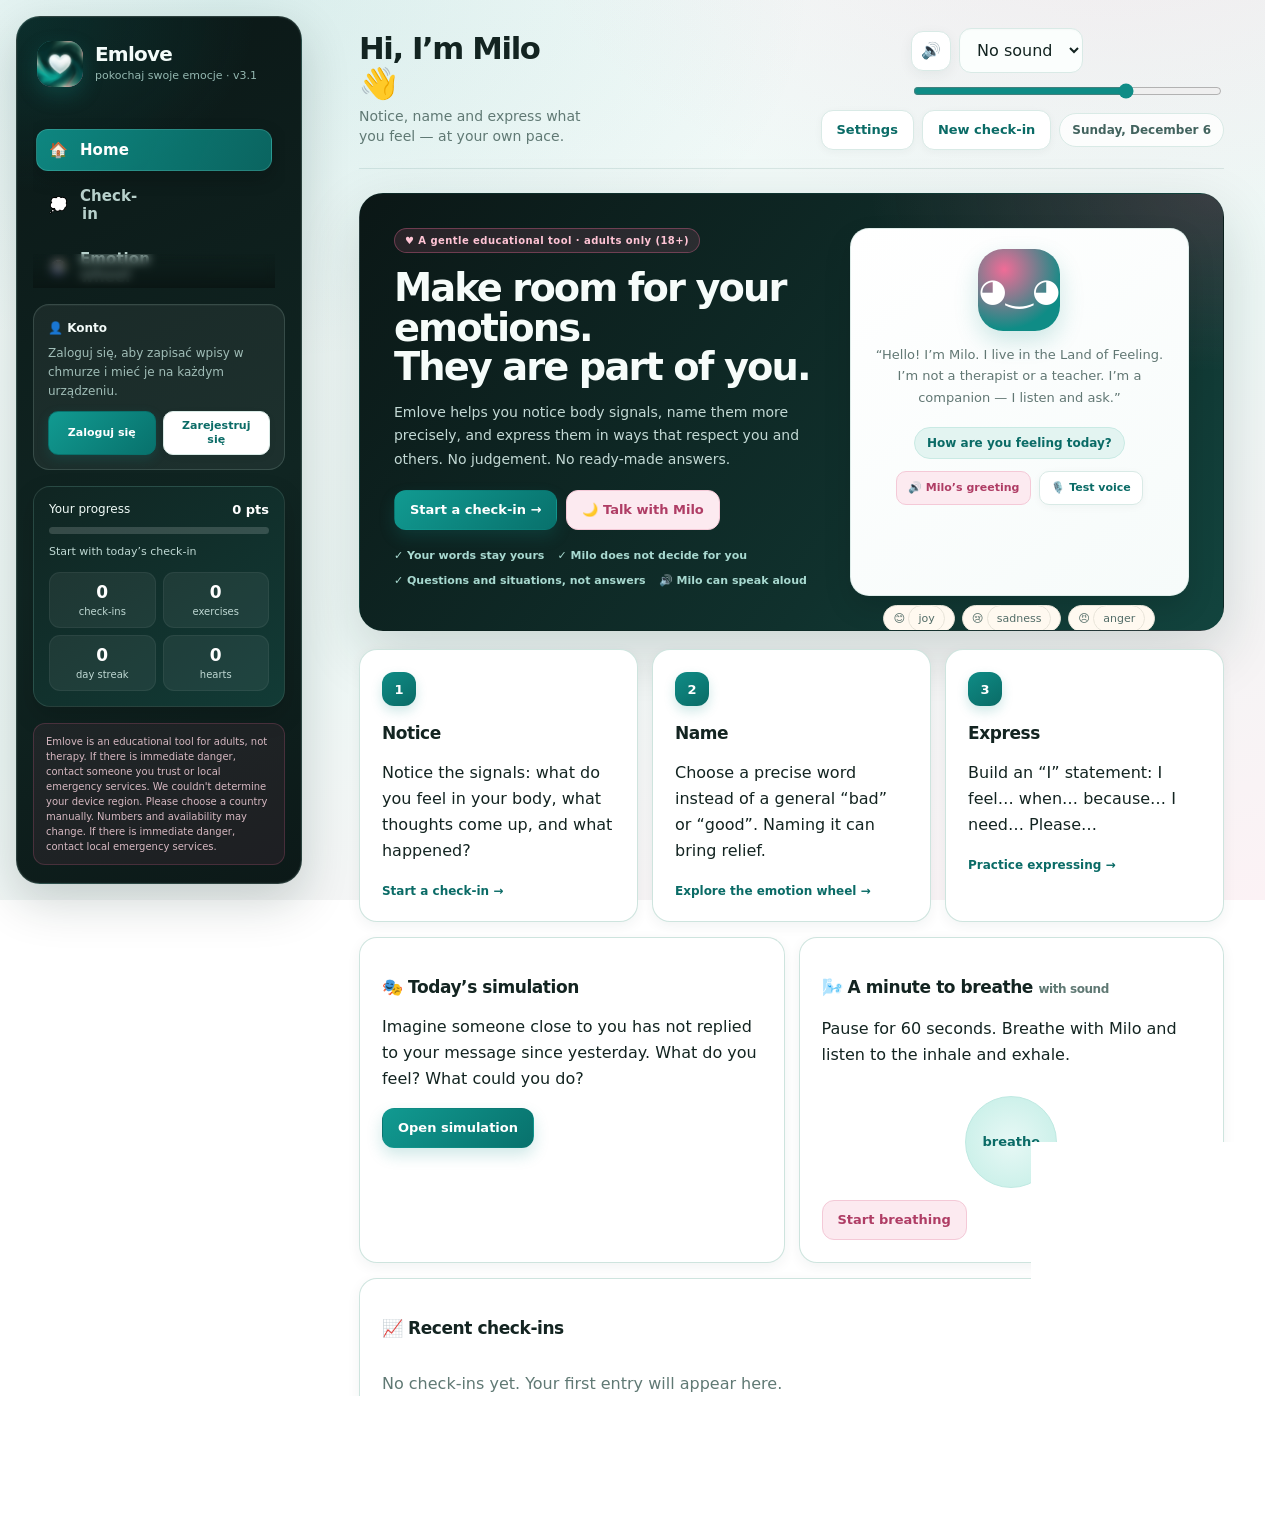
==== commit 1fd798e7: "Add files via upload" ====
--- a/index.html
+++ b/index.html
@@ -36,7 +36,7 @@
 <meta name="mobile-web-app-capable" content="yes">
 <meta name="apple-mobile-web-app-capable" content="yes">
 <meta name="apple-mobile-web-app-status-bar-style" content="default">
-<link rel="stylesheet" href="style.css?v=night-journal-contrast-2">
+<link rel="stylesheet" href="style.css?v=wheel-size-3">
 </head>
 <body>
 <script>
--- a/style.css
+++ b/style.css
@@ -412,8 +412,8 @@
 .wheel-title{margin:0;color:#284C4B;text-align:center;font-size:clamp(23px,3vw,30px);font-weight:800;letter-spacing:-.04em}
 .wheel-intro{max-width:520px;margin:9px auto 16px;color:#617B76;text-align:center;font-size:13px;line-height:1.6}
 .wheel-canvas{display:flex;align-items:center;justify-content:center;overflow-x:auto;padding:6px 0}
-.wheel-canvas svg{max-width:100%;height:auto}
-.wheel-canvas.zoomed svg{width:155%;max-width:none}
+.wheel-canvas svg{width:min(100%,580px);max-width:min(100%,580px);max-height:68vh;height:auto;flex:0 0 auto;transition:width .28s cubic-bezier(.2,.7,.2,1)}
+.wheel-canvas.zoomed svg{width:min(112%,650px);max-width:min(112%,650px)}
 .wheel-hint{margin:12px 0;color:#718C86;text-align:center;font-size:11px}
 .wheel-zoom{display:block;margin:0 auto 8px}
 .wheel-areas{display:flex;justify-content:center;gap:7px;flex-wrap:wrap;margin-top:12px}
@@ -509,7 +509,6 @@
   .settings-actions,.form-actions,.keys-row{gap:7px}
   .settings-actions .btn,.form-actions .btn{flex:1 1 140px}
   .wheel-card{padding:16px 11px;border-radius:18px}
-  .wheel-canvas.zoomed svg{width:180%}
   .bf-q{font-size:16px}
 }
 @media (max-width:520px){
@@ -621,8 +620,29 @@
 html[data-theme="night"] .journal-item{color:#F2F5FB!important;background:#1B2635!important;border-color:#3C4A5E!important}
 html[data-theme="night"] .journal-item .meta{color:#BBC7D7!important}
 html[data-theme="night"] .journal-item .meta .pill{color:#FFE4EF!important;background:#493449!important;border-color:#805A77!important}
-html[data-theme="night"] input:not([type="range"]),html[data-theme="night"] textarea,html[data-theme="night"] select{color:#F2F5FB!important;-webkit-text-fill-color:#F2F5FB;background:#182332;border-color:#526278}
-html[data-theme="night"] input::placeholder,html[data-theme="night"] textarea::placeholder{color:#AAB8CA!important;-webkit-text-fill-color:#AAB8CA;opacity:1}
+html[data-theme="night"] .lib-card{color:#F2F5FB!important;background:#222F40!important;border-color:#46566B!important}
+html[data-theme="night"] .lib-card h4{color:#F2F5FB!important}
+html[data-theme="night"] .lib-card p,html[data-theme="night"] .lib-card .body{color:#BBC7D7!important}
+html[data-theme="night"] .wheel-word{color:#DCE6F2!important;background:#28374B!important;border-color:#526278!important}
+html[data-theme="night"] .wheel-word b{color:#F2F5FB!important}
+html[data-theme="night"] .wheel-word span{color:#BBC7D7!important}
+html[data-theme="night"] .wheel-word i{color:#C6D3FF!important}
+html[data-theme="night"] .wheel-group{border-top-color:#46566B!important}
+html[data-theme="night"] .wheel-group-btn{color:#F2F5FB!important;background:#28374B!important}
+html[data-theme="night"] .wheel-group-btn.selected,html[data-theme="night"] .wheel-word.selected{color:#111925!important;background:#B4C9FF!important;border-color:#D0DDFF!important}
+html[data-theme="night"] .wheel-reflection{color:#F2F5FB!important;background:#2B2834!important}
+html[data-theme="night"] .wheel-reflection-word{color:#F2F5FB!important}
+html[data-theme="night"] .wheel-reflection-text{color:#D2DBE8!important}
+html[data-theme="night"] .wheel-reflection-note,html[data-theme="night"] .wheel-detail-intro,html[data-theme="night"] .wheel-disclaimer{color:#BBC7D7!important}
+html[data-theme="night"] .wheel-detail h3,html[data-theme="night"] .wheel-empty h3{color:#F2F5FB!important}
+html[data-theme="night"] .wheel-empty{color:#F2F5FB!important;background:#222F40!important;border-color:#46566B!important}
+html[data-theme="night"] .ex-review-item{color:#F2F5FB!important;background:#222F40!important;border-color:#46566B!important}
+html[data-theme="night"] .ex-review-item p{color:#D2DBE8!important}
+html[data-theme="night"] .ex-review-item.ok{border-left-color:#79D6BA!important}
+html[data-theme="night"] .ex-review-item.no{color:#F2F5FB!important;background:#3A2D3B!important;border-left-color:#F0A9C0!important}
+html[data-theme="night"] .ex-extra{color:#E9DDCC!important;background:#39332D!important;border-color:#6E5D49!important}
+html[data-theme="night"] input:not([type="range"]):not([type="checkbox"]):not([type="radio"]),html[data-theme="night"] textarea,html[data-theme="night"] select{color:#F2F5FB!important;-webkit-text-fill-color:#F2F5FB!important;background:#182332!important;border-color:#526278!important;caret-color:#F2F5FB!important;opacity:1!important}
+html[data-theme="night"] input::placeholder,html[data-theme="night"] textarea::placeholder{color:#AAB8CA!important;-webkit-text-fill-color:#AAB8CA!important;opacity:1!important}
 html[data-theme="night"] .emotion-btn,html[data-theme="night"] .chip,html[data-theme="night"] .tab,html[data-theme="night"] .sim-card,html[data-theme="night"] .choice-btn,html[data-theme="night"] .provider-item{color:#F2F5FB!important;-webkit-text-fill-color:#F2F5FB!important;background:#28374B!important;border-color:#526278!important}
 html[data-theme="night"] .emotion-btn:hover,html[data-theme="night"] .chip:hover,html[data-theme="night"] .tab:hover,html[data-theme="night"] .sim-card:hover,html[data-theme="night"] .choice-btn:hover{background:#32445C!important;border-color:#8196B2!important}
 html[data-theme="night"] .emotion-btn.selected,html[data-theme="night"] .provider-item.active{color:#FFFFFF!important;-webkit-text-fill-color:#FFFFFF!important;background:#3C5377!important;border-color:#B4C9FF!important}
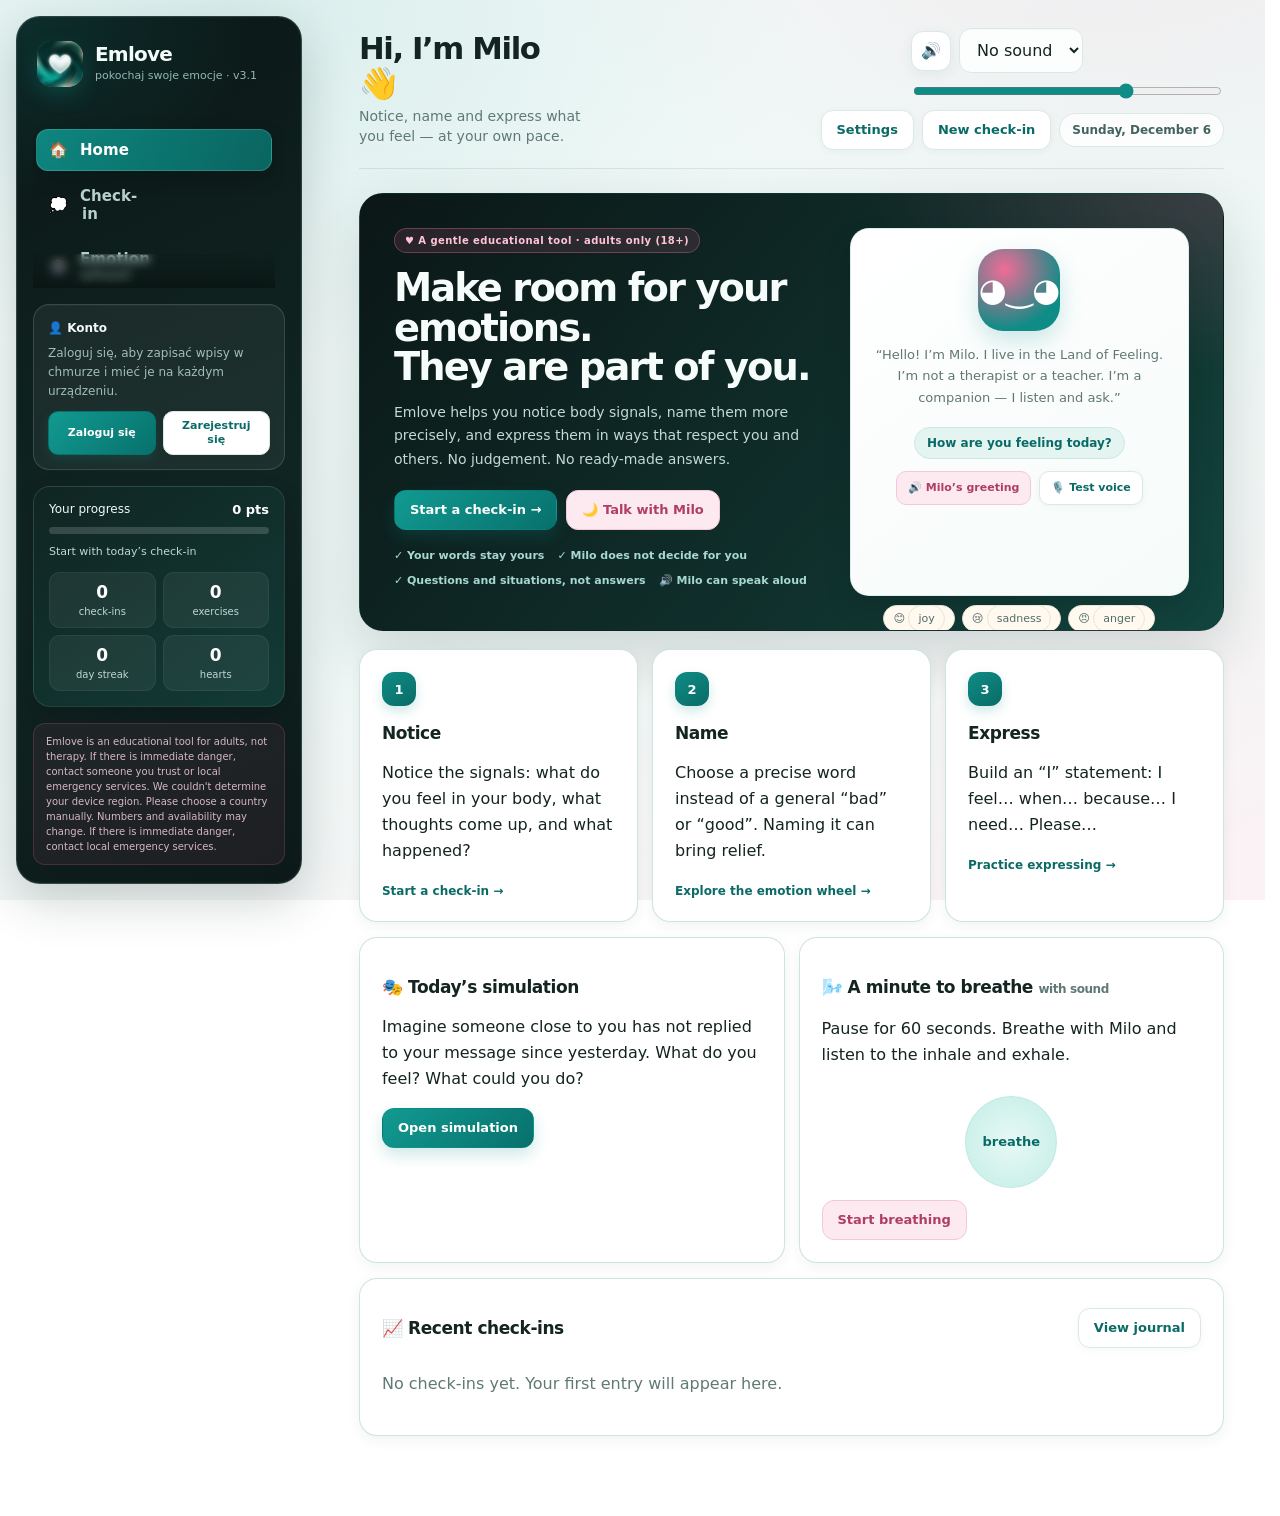
==== commit f536a724: "Add files via upload" ====
--- a/index.html
+++ b/index.html
@@ -36,7 +36,7 @@
 <meta name="mobile-web-app-capable" content="yes">
 <meta name="apple-mobile-web-app-capable" content="yes">
 <meta name="apple-mobile-web-app-status-bar-style" content="default">
-<link rel="stylesheet" href="style.css?v=wheel-size-3">
+<link rel="stylesheet" href="style.css?v=personality-night-contrast-1">
 </head>
 <body>
 <script>
--- a/style.css
+++ b/style.css
@@ -656,6 +656,10 @@
 html[data-theme="night"] .btn-ghost:hover{color:#FFFFFF!important;-webkit-text-fill-color:#FFFFFF!important;background:#31435A!important;border-color:#8196B2!important}
 html[data-theme="night"] .btn-secondary{color:#FFE7F1!important;-webkit-text-fill-color:#FFE7F1!important;background:#493449!important;border-color:#805A77!important}
 html[data-theme="night"] .btn-secondary:hover{color:#FFFFFF!important;-webkit-text-fill-color:#FFFFFF!important;background:#5A3D58!important;border-color:#A8789A!important}
+/* Big Five response buttons: the light default surface paired with night-theme ink made the labels disappear. */
+html[data-theme="night"] .bf-opt{color:#F2F5FB!important;-webkit-text-fill-color:#F2F5FB!important;background:#28374B!important;border-color:#526278!important}
+html[data-theme="night"] .bf-opt:hover{color:#FFFFFF!important;-webkit-text-fill-color:#FFFFFF!important;background:#32445C!important;border-color:#8196B2!important}
+html[data-theme="night"] .bf-opt b{color:#FFFFFF!important;-webkit-text-fill-color:#FFFFFF!important;background:#3C5377!important}
 html[data-theme="night"] .icon-btn,html[data-theme="night"] .hamburger{color:#F1F4FA!important;-webkit-text-fill-color:#F1F4FA!important;background:#263549!important;border-color:#52647A!important}
 html[data-theme="night"] .quick-prompts{background:#1B2635!important}
 html[data-theme="night"] .quick-prompts button{color:#F2F5FB!important;-webkit-text-fill-color:#F2F5FB!important;background:#263549!important;border-color:#52647A!important}
